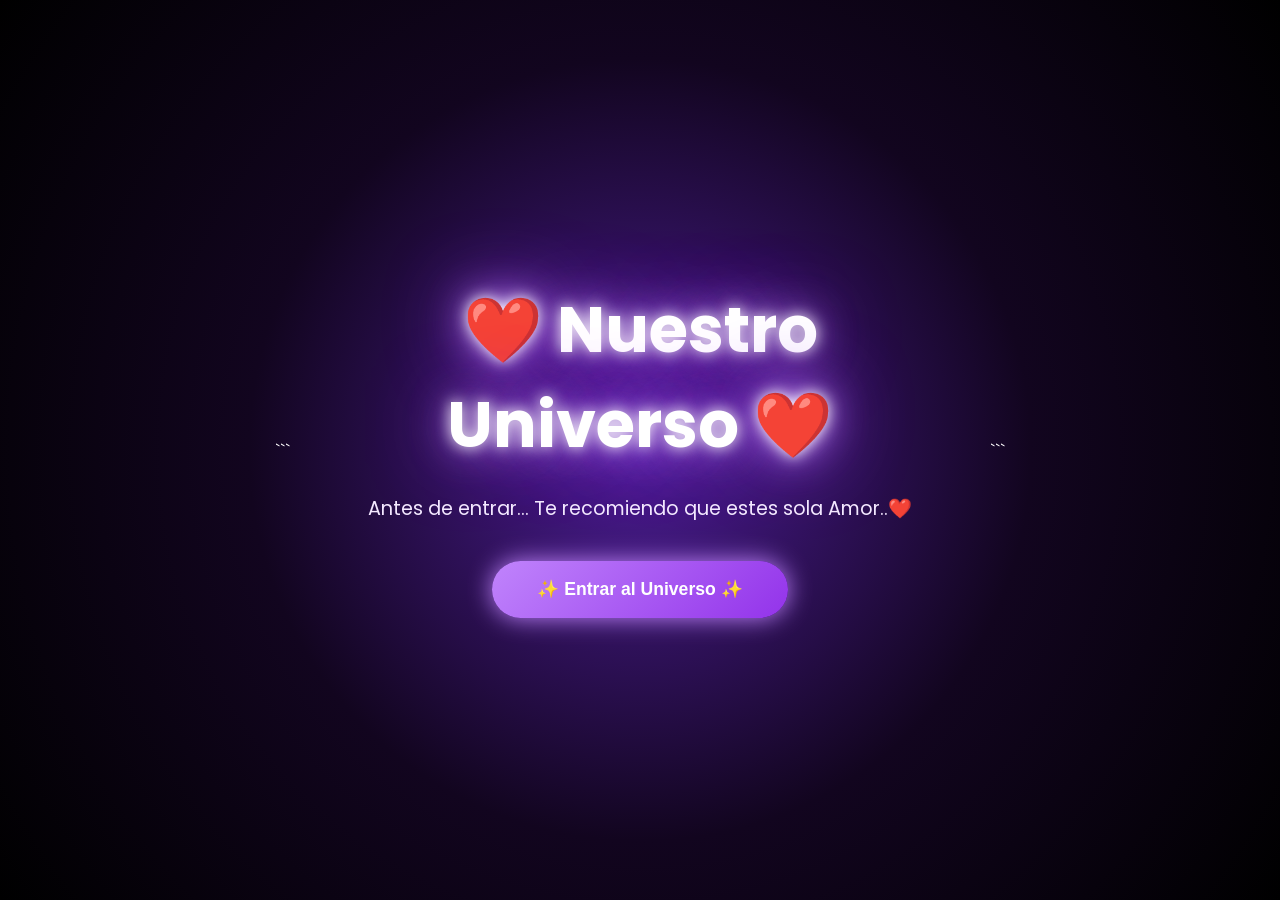
==== index.html @ af17c27d "Add files via upload" ====
<!DOCTYPE html>

<html lang="es">

<head>

<meta charset="UTF-8">
<meta name="viewport" content="width=device-width, initial-scale=1.0">

<title>Nuestro Universo ❤️</title>

<link rel="preconnect" href="https://fonts.googleapis.com">
<link href="https://fonts.googleapis.com/css2?family=Poppins:wght@300;400;500;600;700&display=swap" rel="stylesheet">

<link rel="stylesheet" href="style.css">

</head>

<body>
<!-- PANTALLA DE BIENVENIDA -->

<div id="welcome">

```
<div class="welcome-content">

    <h1>❤️ Nuestro Universo ❤️</h1>

    <p>

        Antes de entrar...

        Te recomiendo que estes sola Amor..❤️
    </p>

    <button id="startBtn">

        ✨ Entrar al Universo ✨

    </button>

</div>
```

</div>

<!-- Fondo Galaxia -->

<div id="galaxy-container">

```
<canvas id="galaxy"></canvas>
```

</div>

<!-- Contenido Principal -->

<div class="universe">

```
<!-- Encabezado -->
<div class="hero">

    <h1>Tú y Yo 💜</h1>

    <p class="date">
        Desde el 04 de Junio de 2026
    </p>

</div>

<!-- Foto Central -->
<div class="center-system">

    <div class="glow-ring"></div>

    <div class="photo-container">

        <img
            src="amor.jpeg"
            alt="Nosotros"
            class="photo">

    </div>

    <h2></h2>

    <p class="subtitle">
        Una semana juntos
    </p>

</div>

<!-- Recuerdos -->
<div class="memories">

    <div class="memory memory-1">
        ❤️ Todo comenzó con un simple mensaje.
    </div>

    <div class="memory memory-2">
        🌙 Las noches se volvieron especiales contigo.
    </div>

    <div class="memory memory-4">
        🌹 Mi lugar favorito siempre será contigo.
    </div>

    <div class="memory memory-5">
        💫 Los mejores recuerdos apenas comienzan.
    </div>

    <div class="memory memory-6">
        💖 Gracias por existir en mi universo.
    </div>

</div>

<!-- Contador -->
<div class="counter">

    <span id="days">0</span>

    <p>Días construyendo nuestro universo ❤️</p>

</div>

<!-- Mensaje -->
<div class="love-message">

    <p>

        Desde el 04 de junio de 2026,
        cada día contigo se convirtió en mi lugar favorito.

        Cada estrella representa un recuerdo,
        cada órbita una emoción
        y cada instante contigo una razón para sonreír.

        Te amo ❤️

    </p>

</div>

<!-- Música -->
<div class="music-player">

    <audio id="music" loop>
    <source src="amor.mp3" type="audio/mpeg">
</audio>

</div>
```

</div>

<script src="script.js"></script>

</body>


</html>
---- style.css ----
/* ===================================
RESET
=================================== */

*{
margin:0;
padding:0;
box-sizing:border-box;
}

html,
body{
width:100%;
height:100%;
overflow:hidden;
font-family:'Poppins',sans-serif;
}

/* ===================================
FONDO
=================================== */

body{

background:
radial-gradient(circle at center,
#4c1d95 0%,
#12051f 25%,
#06010d 55%,
#000000 100%);

color:white;

}

/* ===================================
CANVAS GALAXIA
=================================== */

#galaxy-container{

position:fixed;
inset:0;
z-index:-10;

}

#galaxy{

width:100%;
height:100%;
display:block;


}

/* ===================================
CONTENEDOR PRINCIPAL
=================================== */

.universe{

position:relative;
width:100%;
height:100vh;

display:flex;
flex-direction:column;
align-items:center;

}

/* ===================================
TITULO
=================================== */

.hero{


text-align:center;
margin-top:40px;

z-index:50;

}

.hero h1{

font-size:4rem;
font-weight:700;

text-shadow:
0 0 10px #ffffff,
0 0 25px #c084fc,
0 0 50px #9333ea;

}

.date{

margin-top:15px;

font-size:1.2rem;

color:#e9d5ff;

letter-spacing:1px;

}

/* ===================================
FOTO CENTRAL
=================================== */

.center-system{

position:absolute;

top:50%;
left:50%;

transform:translate(-50%,-50%);

text-align:center;

}

/* ===================================
GLOW
=================================== */

.glow-ring{

position:absolute;

width:450px;
height:450px;

border-radius:50%;

left:50%;
top:50%;

transform:
translate(-50%,-50%);

background:
radial-gradient(circle,
rgba(192,132,252,.65),
rgba(147,51,234,.25),
transparent 70%);

filter:blur(30px);

animation:
pulse 5s ease-in-out infinite;

}

/* ===================================
FOTO
=================================== */

.photo-container{

position:relative;

z-index:10;

}

.photo{

width:260px;
height:260px;

border-radius:50%;

object-fit:cover;

border:5px solid #f3e8ff;

box-shadow:

0 0 20px white,

0 0 50px #d8b4fe,

0 0 100px #c084fc,

0 0 180px #9333ea;


}

/* ===================================
NOMBRE
=================================== */

.center-system h2{

margin-top:25px;

font-size:3rem;

font-weight:700;

text-shadow:
0 0 20px #c084fc;

}

.subtitle{

margin-top:10px;

color:#f5d0fe;

font-size:1.2rem;
}

/* ===================================
RECUERDOS
=================================== */

.memory{

position:absolute;

max-width:240px;

padding:12px 18px;

border-radius:20px;

backdrop-filter:blur(10px);

background:
rgba(255,255,255,.05);

border:
1px solid rgba(255,255,255,.08);

color:#f3e8ff;

box-shadow:
0 0 20px rgba(192,132,252,.2);

transition:.4s;

}

.memory:hover{

transform:scale(1.08);

box-shadow:
0 0 30px rgba(192,132,252,.8);

}

.memory-1{

top:18%;
left:18%;

}

.memory-2{

top:25%;
right:18%;

}

.memory-3{

bottom:28%;
left:15%;

}

.memory-4{

bottom:20%;
right:15%;

}

.memory-5{

top:50%;
left:8%;

}

.memory-6{

top:55%;
right:8%;

}

/* ===================================
CONTADOR
=================================== */

.counter{

position:absolute;

bottom:180px;

text-align:center;

}

#days{


font-size:4rem;

font-weight:700;

color:#d8b4fe;

text-shadow:
0 0 20px #c084fc;


}

.counter p{


color:#f5d0fe;


}

/* ===================================
MENSAJE
=================================== */

.love-message{


position:absolute;

bottom:90px;

width:900px;

text-align:center;

line-height:2;

color:#f8f5ff;

font-size:1.05rem;

}

/* ===================================
AUDIO
=================================== */

.music-player{

position:absolute;

bottom:25px;

}

.music-player audio{


width:400px;

opacity:.85;


}

/* ===================================
ANIMACIONES
=================================== */

@keyframes pulse{


0%{

    transform:
    translate(-50%,-50%)
    scale(1);
}

50%{

    transform:
    translate(-50%,-50%)
    scale(1.08);
}

100%{

    transform:
    translate(-50%,-50%)
    scale(1);
}

}

/* ===================================
RESPONSIVE
=================================== */
@media (max-width:768px){

    .hero{
        margin-top:20px;
        padding:0 20px;
    }

    .hero h1{
        font-size:2rem;
    }

    .date{
        font-size:0.95rem;
    }

    .photo{
        width:170px;
        height:170px;
    }

    .glow-ring{
        width:280px;
        height:280px;
    }

    .center-system h2{
        font-size:1.6rem;
    }

    .subtitle{
        font-size:0.9rem;
    }

    .memory{
        display:none;
    }

    .counter{
        bottom:140px;
    }

    #days{
        font-size:2.5rem;
    }

    .love-message{

        width:90%;

        left:50%;

        transform:translateX(-50%);

        bottom:70px;

        font-size:0.9rem;

        line-height:1.7;
    }

    .music-player{

        width:100%;

        display:flex;

        justify-content:center;
    }

    .music-player audio{
        width:90%;
    }

    .welcome-content{
        width:90%;
    }

    .welcome-content h1{
        font-size:2.2rem;
    }

    .welcome-content p{
        font-size:1rem;
    }

    #startBtn{
        width:100%;
        max-width:300px;
    }

}
.memory{
    display:none;
}
#welcome{

position:fixed;
inset:0;

background:
radial-gradient(
    circle,
    #4c1d95,
    #12051f,
    #000
);

z-index:99999;

display:flex;
justify-content:center;
align-items:center;

text-align:center;

transition:1.5s;

}

.welcome-content{

max-width:700px;
padding:40px;

}

.welcome-content h1{

font-size:4rem;

margin-bottom:20px;

color:white;

text-shadow:
0 0 15px white,
0 0 40px #c084fc,
0 0 80px #9333ea;

}

.welcome-content p{

color:#f3e8ff;

font-size:1.2rem;

line-height:1.8;

margin-bottom:35px;

}

#startBtn{

border:none;

padding:18px 45px;

border-radius:50px;

cursor:pointer;

font-size:1.1rem;

font-weight:600;

color:white;

background:
linear-gradient(
    135deg,
    #c084fc,
    #9333ea
);

box-shadow:
0 0 25px #c084fc;

transition:.4s;

}

#startBtn:hover{

transform:scale(1.08);

box-shadow:
0 0 40px #c084fc,
0 0 80px #9333ea;

}

.fade-out{

opacity:0;

pointer-events:none;

}
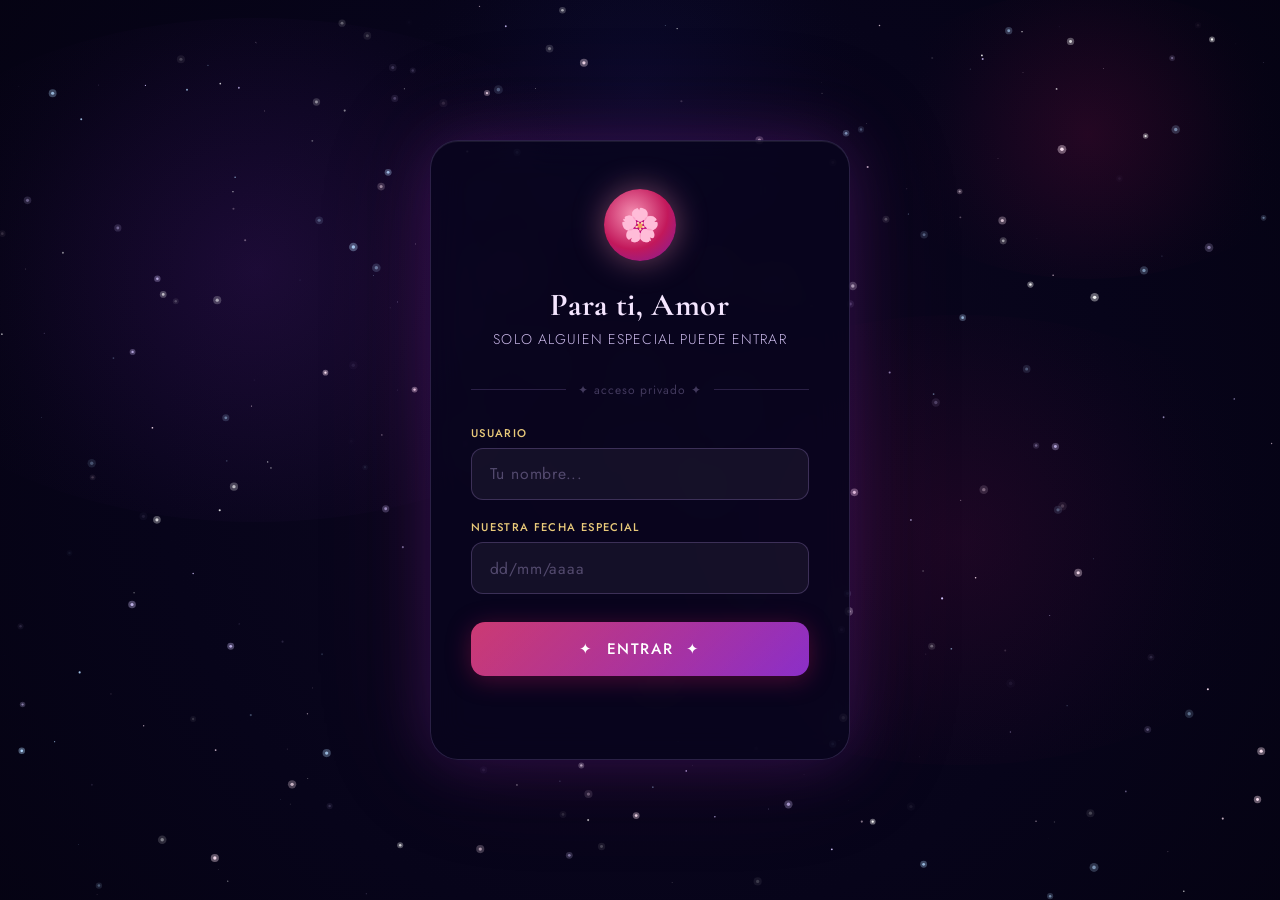
==== commit d2a97987: "Rename guadalupe.html to index.html" ====
--- a/index.html
+++ b/index.html
@@ -1,164 +1,865 @@
-<!DOCTYPE html>
-
-<html lang="es">
-
-<head>
-
-<meta charset="UTF-8">
-<meta name="viewport" content="width=device-width, initial-scale=1.0">
-
-<title>Nuestro Universo ❤️</title>
-
-<link rel="preconnect" href="https://fonts.googleapis.com">
-<link href="https://fonts.googleapis.com/css2?family=Poppins:wght@300;400;500;600;700&display=swap" rel="stylesheet">
-
-<link rel="stylesheet" href="style.css">
-
-</head>
-
-<body>
-<!-- PANTALLA DE BIENVENIDA -->
-
-<div id="welcome">
-
-```
-<div class="welcome-content">
-
-    <h1>❤️ Nuestro Universo ❤️</h1>
-
-    <p>
-
-        Antes de entrar...
-
-        Te recomiendo que estes sola Amor..❤️
-    </p>
-
-    <button id="startBtn">
-
-        ✨ Entrar al Universo ✨
-
-    </button>
-
-</div>
-```
-
-</div>
-
-<!-- Fondo Galaxia -->
-
-<div id="galaxy-container">
-
-```
-<canvas id="galaxy"></canvas>
-```
-
-</div>
-
-<!-- Contenido Principal -->
-
-<div class="universe">
-
-```
-<!-- Encabezado -->
-<div class="hero">
-
-    <h1>Tú y Yo 💜</h1>
-
-    <p class="date">
-        Desde el 04 de Junio de 2026
-    </p>
-
-</div>
-
-<!-- Foto Central -->
-<div class="center-system">
-
-    <div class="glow-ring"></div>
-
-    <div class="photo-container">
-
-        <img
-            src="amor.jpeg"
-            alt="Nosotros"
-            class="photo">
-
-    </div>
-
-    <h2></h2>
-
-    <p class="subtitle">
-        Una semana juntos
-    </p>
-
-</div>
-
-<!-- Recuerdos -->
-<div class="memories">
-
-    <div class="memory memory-1">
-        ❤️ Todo comenzó con un simple mensaje.
-    </div>
-
-    <div class="memory memory-2">
-        🌙 Las noches se volvieron especiales contigo.
-    </div>
-
-    <div class="memory memory-4">
-        🌹 Mi lugar favorito siempre será contigo.
-    </div>
-
-    <div class="memory memory-5">
-        💫 Los mejores recuerdos apenas comienzan.
-    </div>
-
-    <div class="memory memory-6">
-        💖 Gracias por existir en mi universo.
-    </div>
-
-</div>
-
-<!-- Contador -->
-<div class="counter">
-
-    <span id="days">0</span>
-
-    <p>Días construyendo nuestro universo ❤️</p>
-
-</div>
-
-<!-- Mensaje -->
-<div class="love-message">
-
-    <p>
-
-        Desde el 04 de junio de 2026,
-        cada día contigo se convirtió en mi lugar favorito.
-
-        Cada estrella representa un recuerdo,
-        cada órbita una emoción
-        y cada instante contigo una razón para sonreír.
-
-        Te amo ❤️
-
-    </p>
-
-</div>
-
-<!-- Música -->
-<div class="music-player">
-
-    <audio id="music" loop>
-    <source src="amor.mp3" type="audio/mpeg">
-</audio>
-
-</div>
-```
-
-</div>
-
-<script src="script.js"></script>
-
-</body>
-
-
-</html>
+<!DOCTYPE html>
+<html lang="es">
+<head>
+<meta charset="UTF-8">
+<meta name="viewport" content="width=device-width, initial-scale=1.0">
+<title>Para Guadalupe 🌸</title>
+<link href="https://fonts.googleapis.com/css2?family=Cormorant+Garamond:ital,wght@0,400;0,600;0,700;1,400;1,600&family=Jost:wght@300;400;500&display=swap" rel="stylesheet">
+<style>
+*, *::before, *::after { margin: 0; padding: 0; box-sizing: border-box; }
+
+:root {
+  --galaxy-dark: #04020f;
+  --galaxy-mid: #0d0820;
+  --nebula-pink: #8b2fc9;
+  --nebula-blue: #1a237e;
+  --nebula-rose: #880e4f;
+  --star-white: #ffffff;
+  --gold: #c9a84c;
+  --gold-light: #e8c97a;
+  --text-main: #f5e6ff;
+  --text-soft: #c9b8e8;
+  --card-bg: rgba(255,255,255,0.04);
+  --card-border: rgba(200,160,255,0.18);
+  --pink-accent: #f48fb1;
+  --pink-bright: #e91e8c;
+}
+
+html, body {
+  min-height: 100%;
+  font-family: 'Jost', sans-serif;
+  background: var(--galaxy-dark);
+  color: var(--text-main);
+  overflow-x: hidden;
+}
+
+/* ─── GALAXY CANVAS ─── */
+#galaxy-canvas {
+  position: fixed;
+  inset: 0;
+  z-index: 0;
+  pointer-events: none;
+}
+
+/* ─── PAGES ─── */
+.page {
+  position: relative;
+  z-index: 1;
+  min-height: 100vh;
+  display: flex;
+  align-items: center;
+  justify-content: center;
+  padding: 2rem 1rem;
+}
+
+#surprise-page { display: none; flex-direction: column; min-height: auto; padding: 3rem 1rem 4rem; }
+
+/* ─── LOGIN CARD ─── */
+.login-card {
+  background: rgba(8, 4, 30, 0.75);
+  border: 1px solid var(--card-border);
+  border-radius: 28px;
+  padding: 3rem 2.5rem;
+  max-width: 420px;
+  width: 100%;
+  text-align: center;
+  backdrop-filter: blur(18px);
+  box-shadow: 0 0 60px rgba(139,47,201,0.25), 0 0 120px rgba(136,14,79,0.15), inset 0 1px 0 rgba(255,255,255,0.08);
+  animation: cardIn 0.8s cubic-bezier(0.16,1,0.3,1) both;
+}
+
+@keyframes cardIn {
+  from { opacity:0; transform: translateY(30px) scale(0.96); }
+  to   { opacity:1; transform: translateY(0) scale(1); }
+}
+
+.login-emblem {
+  width: 72px; height: 72px;
+  border-radius: 50%;
+  background: radial-gradient(circle at 40% 35%, #f48fb1, #c2185b 55%, #7b1fa2);
+  display: flex; align-items: center; justify-content: center;
+  font-size: 2rem;
+  margin: 0 auto 1.5rem;
+  box-shadow: 0 0 32px rgba(244,143,177,0.45);
+  animation: pulse 3s ease-in-out infinite;
+}
+@keyframes pulse {
+  0%,100% { box-shadow: 0 0 32px rgba(244,143,177,0.45); }
+  50%      { box-shadow: 0 0 48px rgba(244,143,177,0.75); }
+}
+
+.login-title {
+  font-family: 'Cormorant Garamond', serif;
+  font-size: 2rem;
+  font-weight: 700;
+  color: var(--text-main);
+  letter-spacing: 0.02em;
+  margin-bottom: 0.3rem;
+}
+.login-subtitle {
+  font-size: 0.88rem;
+  color: var(--text-soft);
+  font-weight: 300;
+  letter-spacing: 0.08em;
+  text-transform: uppercase;
+  margin-bottom: 2rem;
+}
+
+.field-wrap { text-align: left; margin-bottom: 1.2rem; }
+.field-label {
+  display: block;
+  font-size: 0.7rem;
+  font-weight: 500;
+  letter-spacing: 0.12em;
+  text-transform: uppercase;
+  color: var(--gold-light);
+  margin-bottom: 0.45rem;
+}
+.field-input {
+  width: 100%;
+  padding: 0.85rem 1.1rem;
+  background: rgba(255,255,255,0.05);
+  border: 1px solid rgba(200,160,255,0.22);
+  border-radius: 12px;
+  font-size: 0.98rem;
+  font-family: 'Jost', sans-serif;
+  color: var(--text-main);
+  outline: none;
+  transition: border-color 0.25s, background 0.25s, box-shadow 0.25s;
+  letter-spacing: 0.05em;
+}
+.field-input::placeholder { color: rgba(200,180,240,0.35); }
+.field-input:focus {
+  border-color: rgba(244,143,177,0.6);
+  background: rgba(255,255,255,0.08);
+  box-shadow: 0 0 0 3px rgba(244,143,177,0.12);
+}
+
+.login-btn {
+  width: 100%;
+  margin-top: 0.5rem;
+  padding: 1rem;
+  background: linear-gradient(135deg, #c2185b 0%, #8b2fc9 100%);
+  color: white;
+  border: none;
+  border-radius: 14px;
+  font-family: 'Jost', sans-serif;
+  font-size: 0.95rem;
+  font-weight: 500;
+  letter-spacing: 0.1em;
+  text-transform: uppercase;
+  cursor: pointer;
+  transition: opacity 0.2s, transform 0.15s, box-shadow 0.2s;
+  box-shadow: 0 4px 24px rgba(194,24,91,0.35);
+  position: relative; overflow: hidden;
+}
+.login-btn::after {
+  content: '';
+  position: absolute; inset: 0;
+  background: linear-gradient(135deg, rgba(255,255,255,0.15), transparent);
+  border-radius: 14px;
+}
+.login-btn:hover { opacity: 0.9; box-shadow: 0 6px 32px rgba(194,24,91,0.5); }
+.login-btn:active { transform: scale(0.98); }
+
+.error-msg {
+  min-height: 1.3rem;
+  margin-top: 0.9rem;
+  font-size: 0.83rem;
+  color: #f48fb1;
+  font-style: italic;
+  letter-spacing: 0.03em;
+}
+
+/* divider */
+.divider {
+  display: flex; align-items: center; gap: 0.75rem;
+  margin: 1.6rem 0;
+  color: rgba(200,180,240,0.3);
+  font-size: 0.75rem; letter-spacing: 0.08em;
+}
+.divider::before, .divider::after {
+  content: ''; flex: 1;
+  height: 1px; background: rgba(200,160,255,0.18);
+}
+
+/* ─── SURPRISE PAGE ─── */
+.surprise-header {
+  text-align: center;
+  padding: 1rem 0 0.5rem;
+  animation: fadeUp 0.9s ease both;
+}
+.surprise-eyebrow {
+  font-size: 0.75rem;
+  letter-spacing: 0.2em;
+  text-transform: uppercase;
+  color: var(--gold);
+  margin-bottom: 0.6rem;
+}
+.surprise-title {
+  font-family: 'Cormorant Garamond', serif;
+  font-size: clamp(2rem, 5vw, 3.2rem);
+  font-weight: 700;
+  color: var(--text-main);
+  line-height: 1.15;
+  margin-bottom: 0.5rem;
+}
+.surprise-sub {
+  font-size: 0.95rem;
+  color: var(--text-soft);
+  font-weight: 300;
+  letter-spacing: 0.04em;
+}
+
+@keyframes fadeUp {
+  from { opacity:0; transform: translateY(24px); }
+  to   { opacity:1; transform: translateY(0); }
+}
+
+/* ─── FLOWERS GRID ─── */
+.flowers-grid {
+  display: flex;
+  gap: 1.25rem;
+  justify-content: center;
+  flex-wrap: wrap;
+  margin: 2.5rem auto;
+  max-width: 860px;
+  width: 100%;
+}
+
+.flower-card {
+  background: rgba(8, 4, 30, 0.65);
+  border: 1px solid var(--card-border);
+  border-radius: 22px;
+  padding: 1.8rem 1.2rem 1.4rem;
+  flex: 1; min-width: 190px; max-width: 240px;
+  text-align: center;
+  backdrop-filter: blur(14px);
+  box-shadow: 0 0 40px rgba(139,47,201,0.12), inset 0 1px 0 rgba(255,255,255,0.06);
+  animation: fadeUp 0.9s ease both;
+  transition: transform 0.3s, box-shadow 0.3s;
+}
+.flower-card:hover {
+  transform: translateY(-6px);
+  box-shadow: 0 0 60px rgba(244,143,177,0.22), 0 0 120px rgba(139,47,201,0.15);
+}
+.flower-card:nth-child(2) { animation-delay: 0.15s; }
+.flower-card:nth-child(3) { animation-delay: 0.3s; }
+
+.flower-stage {
+  width: 100%;
+  height: 160px;
+  display: block;
+  overflow: visible;
+}
+
+.flower-name {
+  font-family: 'Cormorant Garamond', serif;
+  font-size: 1.3rem;
+  font-weight: 600;
+  color: var(--text-main);
+  margin-top: 0.6rem;
+  margin-bottom: 0.25rem;
+}
+.flower-meaning {
+  font-size: 0.8rem;
+  color: var(--text-soft);
+  font-weight: 300;
+  letter-spacing: 0.04em;
+  font-style: italic;
+  line-height: 1.5;
+}
+
+/* ─── LETTER ─── */
+.letter-wrap {
+  max-width: 640px;
+  margin: 0.5rem auto 0;
+  width: 100%;
+  animation: fadeUp 1s 0.35s ease both;
+}
+.letter-card {
+  background: rgba(8, 4, 30, 0.70);
+  border: 1px solid var(--card-border);
+  border-radius: 24px;
+  padding: 2.8rem 2.5rem;
+  backdrop-filter: blur(18px);
+  box-shadow: 0 0 60px rgba(139,47,201,0.18), inset 0 1px 0 rgba(255,255,255,0.07);
+  position: relative;
+}
+.letter-card::before {
+  content: '';
+  position: absolute; top: 0; left: 0; right: 0; height: 1px;
+  background: linear-gradient(90deg, transparent, rgba(244,143,177,0.5), transparent);
+  border-radius: 24px 24px 0 0;
+}
+
+.letter-top-deco {
+  display: flex; align-items: center; gap: 0.75rem;
+  margin-bottom: 1.8rem;
+}
+.letter-top-deco-line {
+  flex: 1; height: 1px;
+  background: linear-gradient(90deg, transparent, rgba(200,160,255,0.3));
+}
+.letter-top-deco-line.right {
+  background: linear-gradient(90deg, rgba(200,160,255,0.3), transparent);
+}
+.letter-deco-icon {
+  color: var(--gold);
+  font-size: 1.1rem;
+}
+
+.letter-greeting {
+  font-family: 'Cormorant Garamond', serif;
+  font-size: 1.45rem;
+  font-weight: 600;
+  font-style: italic;
+  color: var(--pink-accent);
+  margin-bottom: 1.4rem;
+}
+.letter-body {
+  font-size: 0.97rem;
+  color: var(--text-soft);
+  line-height: 2;
+  font-weight: 300;
+}
+.letter-body p { margin-bottom: 1.1rem; }
+.letter-body strong { color: var(--text-main); font-weight: 500; }
+
+.letter-signature {
+  margin-top: 1.8rem;
+  text-align: right;
+  font-family: 'Cormorant Garamond', serif;
+  font-size: 1.2rem;
+  font-style: italic;
+  color: var(--gold-light);
+}
+
+/* ─── PHOTO SECTION ─── */
+.photo-wrap {
+  max-width: 640px;
+  margin: 2rem auto 0;
+  width: 100%;
+  animation: fadeUp 0.9s 0.1s ease both;
+}
+.photo-card {
+  background: rgba(8, 4, 30, 0.70);
+  border: 1px solid var(--card-border);
+  border-radius: 24px;
+  padding: 1.6rem;
+  backdrop-filter: blur(18px);
+  box-shadow: 0 0 60px rgba(139,47,201,0.18), inset 0 1px 0 rgba(255,255,255,0.07);
+  text-align: center;
+  position: relative;
+  overflow: hidden;
+}
+.photo-card::before {
+  content: '';
+  position: absolute; top: 0; left: 0; right: 0; height: 1px;
+  background: linear-gradient(90deg, transparent, rgba(244,143,177,0.5), transparent);
+}
+.photo-label {
+  font-size: 0.7rem;
+  letter-spacing: 0.18em;
+  text-transform: uppercase;
+  color: var(--gold);
+  margin-bottom: 1.1rem;
+  display: flex; align-items: center; gap: 0.6rem; justify-content: center;
+}
+.photo-label::before, .photo-label::after {
+  content: ''; flex: 1; max-width: 60px;
+  height: 1px; background: rgba(200,160,255,0.25);
+}
+.photo-img {
+  width: 100%;
+  max-width: 420px;
+  max-height: 380px;
+  object-fit: cover;
+  border-radius: 16px;
+  border: 1px solid rgba(244,143,177,0.25);
+  box-shadow: 0 0 40px rgba(244,143,177,0.18), 0 0 80px rgba(139,47,201,0.12);
+  display: block;
+  margin: 0 auto;
+  transition: transform 0.4s ease, box-shadow 0.4s ease;
+}
+.photo-img:hover {
+  transform: scale(1.02);
+  box-shadow: 0 0 60px rgba(244,143,177,0.32), 0 0 100px rgba(139,47,201,0.2);
+}
+.photo-caption {
+  margin-top: 1rem;
+  font-family: 'Cormorant Garamond', serif;
+  font-size: 1rem;
+  font-style: italic;
+  color: var(--text-soft);
+  letter-spacing: 0.03em;
+}
+
+/* ─── MUSIC PLAYER ─── */
+.music-player {
+  position: fixed;
+  bottom: 1.5rem;
+  right: 1.5rem;
+  z-index: 100;
+  display: none;
+}
+.music-btn {
+  width: 56px; height: 56px;
+  border-radius: 50%;
+  background: linear-gradient(135deg, #c2185b, #8b2fc9);
+  border: 1px solid rgba(244,143,177,0.35);
+  color: white;
+  font-size: 1.4rem;
+  cursor: pointer;
+  display: flex; align-items: center; justify-content: center;
+  box-shadow: 0 0 24px rgba(194,24,91,0.45), 0 0 48px rgba(139,47,201,0.25);
+  transition: transform 0.2s, box-shadow 0.2s;
+  animation: pulse 3s ease-in-out infinite;
+  position: relative;
+}
+.music-btn:hover { transform: scale(1.1); box-shadow: 0 0 36px rgba(194,24,91,0.65); }
+.music-btn:active { transform: scale(0.95); }
+
+.music-tooltip {
+  position: absolute;
+  bottom: 64px; right: 0;
+  background: rgba(8,4,30,0.92);
+  border: 1px solid var(--card-border);
+  border-radius: 14px;
+  padding: 0.6rem 1rem;
+  font-size: 0.78rem;
+  color: var(--text-soft);
+  white-space: nowrap;
+  backdrop-filter: blur(12px);
+  pointer-events: none;
+  opacity: 0;
+  transform: translateY(6px);
+  transition: opacity 0.25s, transform 0.25s;
+}
+.music-player:hover .music-tooltip { opacity: 1; transform: translateY(0); }
+
+.music-wave {
+  display: flex; align-items: center; gap: 3px;
+  position: absolute; bottom: -2px; left: 50%; transform: translateX(-50%);
+}
+.music-wave span {
+  display: block; width: 3px; border-radius: 2px;
+  background: rgba(255,255,255,0.7);
+  animation: wave 1s ease-in-out infinite;
+}
+.music-wave span:nth-child(1) { height: 6px; animation-delay: 0s; }
+.music-wave span:nth-child(2) { height: 10px; animation-delay: 0.15s; }
+.music-wave span:nth-child(3) { height: 7px; animation-delay: 0.3s; }
+@keyframes wave {
+  0%,100% { transform: scaleY(0.5); opacity: 0.5; }
+  50%      { transform: scaleY(1.4); opacity: 1; }
+}
+.music-wave.paused span { animation-play-state: paused; }
+
+/* ─── PETALS FALL ─── */
+.petal-fall {
+  position: fixed;
+  top: -40px;
+  font-size: 1.3rem;
+  z-index: 999;
+  pointer-events: none;
+  animation: petalFall linear forwards;
+}
+@keyframes petalFall {
+  to { transform: translateY(110vh) rotate(720deg); opacity: 0; }
+}
+
+/* ─── RESPONSIVE ─── */
+@media (max-width: 520px) {
+  .login-card { padding: 2rem 1.4rem; }
+  .letter-card { padding: 2rem 1.4rem; }
+  .flowers-grid { gap: 0.9rem; }
+  .flower-card { min-width: 150px; }
+}
+</style>
+</head>
+<body>
+
+<canvas id="galaxy-canvas"></canvas>
+
+<!-- ══════════ LOGIN ══════════ -->
+<div class="page" id="login-page">
+  <div class="login-card">
+    <div class="login-emblem">🌸</div>
+    <h1 class="login-title">Para ti, Amor</h1>
+    <p class="login-subtitle">Solo alguien especial puede entrar</p>
+
+    <div class="divider">✦ acceso privado ✦</div>
+
+    <div class="field-wrap">
+      <label class="field-label" for="user-input">Usuario</label>
+      <input class="field-input" id="user-input" type="text" placeholder="Tu nombre..." autocomplete="off" spellcheck="false"/>
+    </div>
+
+    <div class="field-wrap">
+      <label class="field-label" for="date-input">Nuestra fecha especial</label>
+      <input class="field-input" id="date-input" type="text" placeholder="dd/mm/aaaa" maxlength="10" autocomplete="off"/>
+    </div>
+
+    <button class="login-btn" onclick="tryLogin()">✦ &nbsp;Entrar &nbsp;✦</button>
+    <p class="error-msg" id="error-msg"></p>
+  </div>
+</div>
+
+<!-- ══════════ SORPRESA ══════════ -->
+<div class="page" id="surprise-page">
+
+  <div class="surprise-header">
+    <p class="surprise-eyebrow">✦ &nbsp; solo para ti &nbsp; ✦</p>
+    <h2 class="surprise-title">Para ti Amor,<br>con todo mi corazón</h2>
+    <p class="surprise-sub">Estas flores son tan únicas como tú</p>
+  </div>
+
+  <div class="flowers-grid">
+
+    <!-- Margarita -->
+    <div class="flower-card">
+      <svg class="flower-stage" viewBox="0 0 120 160" xmlns="http://www.w3.org/2000/svg">
+        <g id="margarita" style="transform-origin:60px 155px; transform:scaleY(0)">
+          <!-- tallo -->
+          <line x1="60" y1="155" x2="60" y2="95" stroke="#4caf81" stroke-width="3.5" stroke-linecap="round"/>
+          <path d="M60 135 Q46 128 43 118" fill="none" stroke="#4caf81" stroke-width="2.5" stroke-linecap="round"/>
+          <ellipse cx="38" cy="115" rx="12" ry="6.5" fill="#66bb6a" transform="rotate(-28 38 115)"/>
+          <!-- pétalos -->
+          <g transform="translate(60,66)">
+            <ellipse cx="0" cy="-29" rx="7.5" ry="17" fill="#fff" stroke="#e0dde8" stroke-width="0.8" opacity="0.95"/>
+            <ellipse cx="0" cy="-29" rx="7.5" ry="17" fill="#fff" stroke="#e0dde8" stroke-width="0.8" opacity="0.95" transform="rotate(45)"/>
+            <ellipse cx="0" cy="-29" rx="7.5" ry="17" fill="#fff" stroke="#e0dde8" stroke-width="0.8" opacity="0.95" transform="rotate(90)"/>
+            <ellipse cx="0" cy="-29" rx="7.5" ry="17" fill="#fff" stroke="#e0dde8" stroke-width="0.8" opacity="0.95" transform="rotate(135)"/>
+            <ellipse cx="0" cy="-29" rx="7.5" ry="17" fill="#fff" stroke="#e0dde8" stroke-width="0.8" opacity="0.95" transform="rotate(180)"/>
+            <ellipse cx="0" cy="-29" rx="7.5" ry="17" fill="#fff" stroke="#e0dde8" stroke-width="0.8" opacity="0.95" transform="rotate(225)"/>
+            <ellipse cx="0" cy="-29" rx="7.5" ry="17" fill="#fff" stroke="#e0dde8" stroke-width="0.8" opacity="0.95" transform="rotate(270)"/>
+            <ellipse cx="0" cy="-29" rx="7.5" ry="17" fill="#fff" stroke="#e0dde8" stroke-width="0.8" opacity="0.95" transform="rotate(315)"/>
+            <!-- centro -->
+            <circle cx="0" cy="0" r="14" fill="#f9c22e"/>
+            <circle cx="0" cy="0" r="11" fill="#f5a623"/>
+            <circle cx="-3.5" cy="-3.5" r="2" fill="#c97a10"/>
+            <circle cx="3.5" cy="-3.5" r="2" fill="#c97a10"/>
+            <circle cx="0" cy="4" r="2" fill="#c97a10"/>
+            <circle cx="-4" cy="2" r="1.4" fill="#e08c15"/>
+            <circle cx="4" cy="2" r="1.4" fill="#e08c15"/>
+          </g>
+        </g>
+      </svg>
+      <p class="flower-name">Margarita</p>
+      <p class="flower-meaning">Inocencia y amor verdadero</p>
+    </div>
+
+    <!-- Tulipán -->
+    <div class="flower-card">
+      <svg class="flower-stage" viewBox="0 0 120 160" xmlns="http://www.w3.org/2000/svg">
+        <g id="tulipan" style="transform-origin:60px 155px; transform:scaleY(0)">
+          <!-- tallo -->
+          <path d="M60 155 Q57 120 60 85" fill="none" stroke="#4caf81" stroke-width="3.5" stroke-linecap="round"/>
+          <path d="M60 130 Q45 122 41 110" fill="none" stroke="#4caf81" stroke-width="2.5" stroke-linecap="round"/>
+          <ellipse cx="36" cy="107" rx="13" ry="6.5" fill="#66bb6a" transform="rotate(-22 36 107)"/>
+          <path d="M60 118 Q75 110 79 99" fill="none" stroke="#4caf81" stroke-width="2" stroke-linecap="round"/>
+          <ellipse cx="83" cy="96" rx="10" ry="5.5" fill="#66bb6a" transform="rotate(18 83 96)"/>
+          <!-- corola tulipán -->
+          <path d="M60 84 Q44 73 44 54 Q44 36 60 28 Q76 36 76 54 Q76 73 60 84Z" fill="#e91e8c"/>
+          <!-- pétalos laterales exteriores -->
+          <path d="M55 82 Q38 75 36 55 Q36 38 48 34" fill="#f06292" opacity="0.82"/>
+          <path d="M65 82 Q82 75 84 55 Q84 38 72 34" fill="#f06292" opacity="0.82"/>
+          <!-- venas internas -->
+          <path d="M57 32 Q55 48 57 60" fill="none" stroke="rgba(255,255,255,0.35)" stroke-width="1.8" stroke-linecap="round"/>
+          <path d="M63 32 Q65 48 63 60" fill="none" stroke="rgba(255,255,255,0.2)" stroke-width="1.2" stroke-linecap="round"/>
+          <!-- brillo -->
+          <ellipse cx="52" cy="44" rx="4" ry="8" fill="rgba(255,255,255,0.18)" transform="rotate(-10 52 44)"/>
+        </g>
+      </svg>
+      <p class="flower-name">Tulipán</p>
+      <p class="flower-meaning">Amor perfecto e irrepetible</p>
+    </div>
+
+    <!-- Loto -->
+    <div class="flower-card">
+      <svg class="flower-stage" viewBox="0 0 120 160" xmlns="http://www.w3.org/2000/svg">
+        <g id="loto" style="transform-origin:60px 155px; transform:scaleY(0)">
+          <!-- agua reflejo -->
+          <ellipse cx="60" cy="148" rx="50" ry="10" fill="#1a237e" opacity="0.45"/>
+          <path d="M10 148 Q60 142 110 148" fill="none" stroke="#5c6bc0" stroke-width="1.2" opacity="0.6"/>
+          <!-- tallo -->
+          <line x1="60" y1="148" x2="60" y2="108" stroke="#4caf81" stroke-width="3.5" stroke-linecap="round"/>
+          <!-- hojas acuáticas -->
+          <ellipse cx="32" cy="134" rx="24" ry="11" fill="#388e3c" opacity="0.8" transform="rotate(-15 32 134)"/>
+          <path d="M32 134 Q32 128 38 128" fill="none" stroke="#2e7d32" stroke-width="1" opacity="0.6"/>
+          <ellipse cx="88" cy="134" rx="24" ry="11" fill="#388e3c" opacity="0.8" transform="rotate(15 88 134)"/>
+          <!-- pétalos externos loto -->
+          <path d="M60 108 Q40 104 38 86 Q38 68 56 64" fill="#f48fb1" opacity="0.75"/>
+          <path d="M60 108 Q80 104 82 86 Q82 68 64 64" fill="#f48fb1" opacity="0.75"/>
+          <!-- pétalos medios -->
+          <path d="M60 106 Q42 100 42 82 Q42 64 60 58 Q78 64 78 82 Q78 100 60 106Z" fill="#e91e8c" opacity="0.9"/>
+          <!-- pétalos internos -->
+          <path d="M60 102 Q49 94 50 78 Q54 63 60 60" fill="#f8bbd0" opacity="0.95"/>
+          <path d="M60 102 Q71 94 70 78 Q66 63 60 60" fill="#f8bbd0" opacity="0.95"/>
+          <!-- pétalo central -->
+          <path d="M60 98 Q57 84 60 68 Q63 84 60 98Z" fill="white" opacity="0.55"/>
+          <!-- estambre centro -->
+          <circle cx="60" cy="80" r="11" fill="#f9c22e"/>
+          <circle cx="60" cy="80" r="8" fill="#f5a623"/>
+          <circle cx="60" cy="80" r="4.5" fill="#bf8a1a"/>
+          <!-- puntitos estambre -->
+          <circle cx="56" cy="77" r="1.5" fill="#fff59d" opacity="0.8"/>
+          <circle cx="64" cy="77" r="1.5" fill="#fff59d" opacity="0.8"/>
+          <circle cx="60" cy="85" r="1.5" fill="#fff59d" opacity="0.8"/>
+        </g>
+      </svg>
+      <p class="flower-name">Loto</p>
+      <p class="flower-meaning">Pureza y nuevos comienzos juntos</p>
+    </div>
+
+  </div>
+
+  <!-- FOTO -->
+  <div class="photo-wrap">
+    <div class="photo-card">
+      <p class="photo-label">✦ nosotros ✦</p>
+      <img class="photo-img" src="amor.jpeg" alt="Nuestra foto especial" onerror="this.style.display='none';this.nextElementSibling.style.display='block'"/>
+      <div style="display:none;padding:2rem;color:var(--text-soft);font-style:italic;font-size:0.9rem;">
+        📷 Coloca <strong style="color:var(--gold-light)">amor.jpg</strong> en la misma carpeta que este archivo
+      </div>
+      <p class="photo-caption">Cada momento contigo es mi lugar favorito en el universo</p>
+    </div>
+  </div>
+
+  <!-- CARTA -->
+
+  <div class="letter-wrap">
+    <div class="letter-card">
+      <div class="letter-top-deco">
+        <div class="letter-top-deco-line"></div>
+        <span class="letter-deco-icon">✦ 💌 ✦</span>
+        <div class="letter-top-deco-line right"></div>
+      </div>
+
+      <p class="letter-greeting">Guadalupe, amor mío,</p>
+      <div class="letter-body">
+        <p><strong>Quiero pedirte perdón de corazón</strong> por lo que te dije. Fue un malentendido.</p>
+
+<p><strong>Nunca sería mi intención hacerte sentir así.</strong></p>
+<p><strong>Reconozco que me expresé mal.</strong> A veces me cuesta poner en palabras lo que mi corazón siente. Me duele mucho saber que mis palabras te causaron tristeza o confusión.</p>
+<p>No te pido que olvides. Solo te pido que me des la <strong>oportunidad de demostrarte con acciones</strong>, día a día, lo importante que eres para mí y lo mucho que te valoro.</p>
+
+<p><strong>Quiero agradecerte por cada momento que hemos vivido juntos.</strong> Gracias por tu risa que alegra mis días, por tu paciencia cuando me equivoco, por tu abrazo que me calma, y por <strong>enseñarme lo que es amar de verdad</strong>. Cada día a tu lado me hace ser mejor persona y me recuerda lo afortunado que soy de tenerte.</p>
+
+
+<p>Quiero que conozcas a mi familia porque <strong>sueño con que seas parte de mi vida</strong>, de la forma correcta, con respeto, admiración y amor.</p>
+
+<p><strong>Perdóname, amor.</strong> Te lo pido con toda mi sinceridad.</p>
+      </div>
+      <p class="letter-signature">Con todo mi amor, siempre tuyo 🌸</p>
+    </div>
+  </div>
+
+</div>
+
+<!-- MÚSICA -->
+<audio id="bgMusic" loop>
+  <source src="amor.mp3" type="audio/mpeg">
+</audio>
+
+<div class="music-player" id="musicPlayer">
+  <div class="music-tooltip">Love Story 🎵</div>
+  <button class="music-btn" id="musicBtn" onclick="toggleMusic()" title="Música">
+    <span id="musicIcon">♪</span>
+    <div class="music-wave paused" id="musicWave">
+      <span></span><span></span><span></span>
+    </div>
+  </button>
+</div>
+<script>
+
+
+/* ══════════ GALAXY CANVAS ══════════ */
+(function(){
+  const canvas = document.getElementById('galaxy-canvas');
+  const ctx = canvas.getContext('2d');
+  let W, H, stars = [], nebulas = [];
+
+  function resize(){
+    W = canvas.width = window.innerWidth;
+    H = canvas.height = window.innerHeight;
+  }
+
+  function initStars(){
+    stars = [];
+    for(let i=0;i<320;i++){
+      stars.push({
+        x: Math.random()*W, y: Math.random()*H,
+        r: Math.random()*1.6+0.2,
+        a: Math.random(), da: (Math.random()*0.004+0.001)*(Math.random()<0.5?1:-1),
+        color: ['#ffffff','#ffe4f5','#d4c5ff','#b3d9ff'][Math.floor(Math.random()*4)]
+      });
+    }
+    nebulas = [
+      {x:W*0.2, y:H*0.3, rx:W*0.32, ry:H*0.28, c:'#8b2fc9', a:0.07},
+      {x:W*0.75, y:H*0.6, rx:W*0.28, ry:H*0.25, c:'#880e4f', a:0.06},
+      {x:W*0.5, y:H*0.1, rx:W*0.22, ry:H*0.18, c:'#1a237e', a:0.08},
+      {x:W*0.85, y:H*0.15, rx:W*0.18, ry:H*0.16, c:'#c2185b', a:0.05},
+    ];
+  }
+
+  function drawNebula(n){
+    const grad = ctx.createRadialGradient(n.x,n.y,0, n.x,n.y, Math.max(n.rx,n.ry));
+    grad.addColorStop(0, n.c+'30');
+    grad.addColorStop(0.5, n.c+'12');
+    grad.addColorStop(1, 'transparent');
+    ctx.save();
+    ctx.scale(n.rx/Math.max(n.rx,n.ry), n.ry/Math.max(n.rx,n.ry));
+    const ratio = Math.max(n.rx,n.ry);
+    ctx.beginPath();
+    ctx.arc(n.x*(Math.max(n.rx,n.ry)/n.rx), n.y*(Math.max(n.rx,n.ry)/n.ry), ratio, 0, Math.PI*2);
+    ctx.restore();
+    ctx.save();
+    ctx.globalAlpha = 1;
+    const g2 = ctx.createRadialGradient(n.x,n.y,0, n.x,n.y, Math.max(n.rx,n.ry)*0.9);
+    g2.addColorStop(0, n.c+'28');
+    g2.addColorStop(0.6, n.c+'0a');
+    g2.addColorStop(1, 'transparent');
+    ctx.beginPath();
+    ctx.ellipse(n.x, n.y, n.rx, n.ry, 0, 0, Math.PI*2);
+    ctx.fillStyle = g2;
+    ctx.fill();
+    ctx.restore();
+  }
+
+  function draw(){
+    ctx.clearRect(0,0,W,H);
+    /* deep space bg */
+    const bg = ctx.createRadialGradient(W/2,H/2,0, W/2,H/2,Math.max(W,H)*0.75);
+    bg.addColorStop(0,'#0d0820'); bg.addColorStop(0.5,'#07041a'); bg.addColorStop(1,'#04020f');
+    ctx.fillStyle = bg; ctx.fillRect(0,0,W,H);
+    /* nebulas */
+    nebulas.forEach(drawNebula);
+    /* stars */
+    stars.forEach(s=>{
+      s.a += s.da;
+      if(s.a>1||s.a<0.1) s.da*=-1;
+      ctx.beginPath();
+      ctx.arc(s.x, s.y, s.r, 0, Math.PI*2);
+      ctx.fillStyle = s.color;
+      ctx.globalAlpha = s.a;
+      ctx.fill();
+      if(s.r>1.1){
+        ctx.globalAlpha = s.a*0.4;
+        ctx.beginPath();
+        ctx.arc(s.x, s.y, s.r*2.5, 0, Math.PI*2);
+        ctx.fillStyle = s.color;
+        ctx.fill();
+      }
+      ctx.globalAlpha = 1;
+    });
+    requestAnimationFrame(draw);
+  }
+
+  resize(); initStars(); draw();
+  window.addEventListener('resize', ()=>{ resize(); initStars(); });
+})();
+
+/* ══════════ DATE FORMAT ══════════ */
+document.getElementById('date-input').addEventListener('input', function(e){
+  let v = e.target.value.replace(/\D/g,'');
+  if(v.length>2) v = v.slice(0,2)+'/'+v.slice(2);
+  if(v.length>5) v = v.slice(0,5)+'/'+v.slice(5);
+  if(v.length>10) v = v.slice(0,10);
+  e.target.value = v;
+});
+document.getElementById('date-input').addEventListener('keypress', e=>{ if(e.key==='Enter') tryLogin(); });
+document.getElementById('user-input').addEventListener('keypress', e=>{ if(e.key==='Enter') document.getElementById('date-input').focus(); });
+
+/* ══════════ LOGIN ══════════ */
+function tryLogin(){
+  const user = document.getElementById('user-input').value.trim().toLowerCase();
+  const date = document.getElementById('date-input').value.trim();
+  const err  = document.getElementById('error-msg');
+
+  if(user==='guadalupe' && date==='04/06/2026'){
+    document.getElementById('login-page').style.display  = 'none';
+    document.getElementById('surprise-page').style.display = 'flex';
+    document.getElementById('musicPlayer').style.display = 'block';
+    setTimeout(growFlowers, 400);
+    setTimeout(launchPetals, 900);
+    setTimeout(startMusic, 600);
+  } else if(!user||!date){
+    err.textContent = '✦ Por favor llena los dos campos ✦';
+  } else {
+    err.textContent = '✦ Hmm… ¿lo recuerdas bien? Inténtalo de nuevo 💕';
+    const di = document.getElementById('date-input');
+    di.style.borderColor='rgba(244,143,177,0.8)';
+    di.style.boxShadow='0 0 0 3px rgba(244,143,177,0.18)';
+    setTimeout(()=>{ di.style.borderColor=''; di.style.boxShadow=''; err.textContent=''; }, 2400);
+  }
+}
+
+/* ══════════ GROW FLOWERS ══════════ */
+function growFlowers(){
+  const ids = ['margarita','tulipan','loto'];
+  const delays = [0, 220, 440];
+  ids.forEach((id, i)=>{
+    const el = document.getElementById(id);
+    if(!el) return;
+    setTimeout(()=>{
+      el.style.transition = 'transform 1.4s cubic-bezier(0.16,1,0.3,1)';
+      el.style.transform  = 'scaleY(1)';
+    }, delays[i]);
+  });
+}
+
+/* ══════════ PETALS ══════════ */
+function launchPetals(){
+  const p = ['🌸','🌺','🌼','💮','🌷','✨','💫'];
+  for(let i=0;i<20;i++){
+    setTimeout(()=>{
+      const el = document.createElement('div');
+      el.className = 'petal-fall';
+      const dur = 3.5 + Math.random()*3;
+      el.style.cssText = `left:${Math.random()*100}%;font-size:${1+Math.random()*0.8}rem;animation-duration:${dur}s;`;
+      el.textContent = p[Math.floor(Math.random()*p.length)];
+      document.body.appendChild(el);
+      el.addEventListener('animationend', ()=> el.remove());
+    }, i * 140);
+  }
+}
+/* ══════════ MUSIC ══════════ */
+let playing = false;
+
+function startMusic(){
+  const audio = document.getElementById('bgMusic');
+  audio.volume = 0;
+  audio.play().then(()=>{
+    playing = true;
+    updateMusicUI();
+    let v = 0;
+    const fade = setInterval(()=>{
+      v = Math.min(v + 0.04, 0.75);
+      audio.volume = v;
+      if(v >= 0.75) clearInterval(fade);
+    }, 100);
+  }).catch(()=>{});
+}
+
+function toggleMusic(){
+  const audio = document.getElementById('bgMusic');
+  if(playing){
+    audio.pause();
+    playing = false;
+  } else {
+    audio.play().catch(()=>{});
+    playing = true;
+  }
+  updateMusicUI();
+}
+
+function updateMusicUI(){
+  document.getElementById('musicIcon').textContent = playing ? '♫' : '♪';
+  const wave = document.getElementById('musicWave');
+  wave.classList.toggle('paused', !playing);
+}
+</script>
+</body>
+</html>
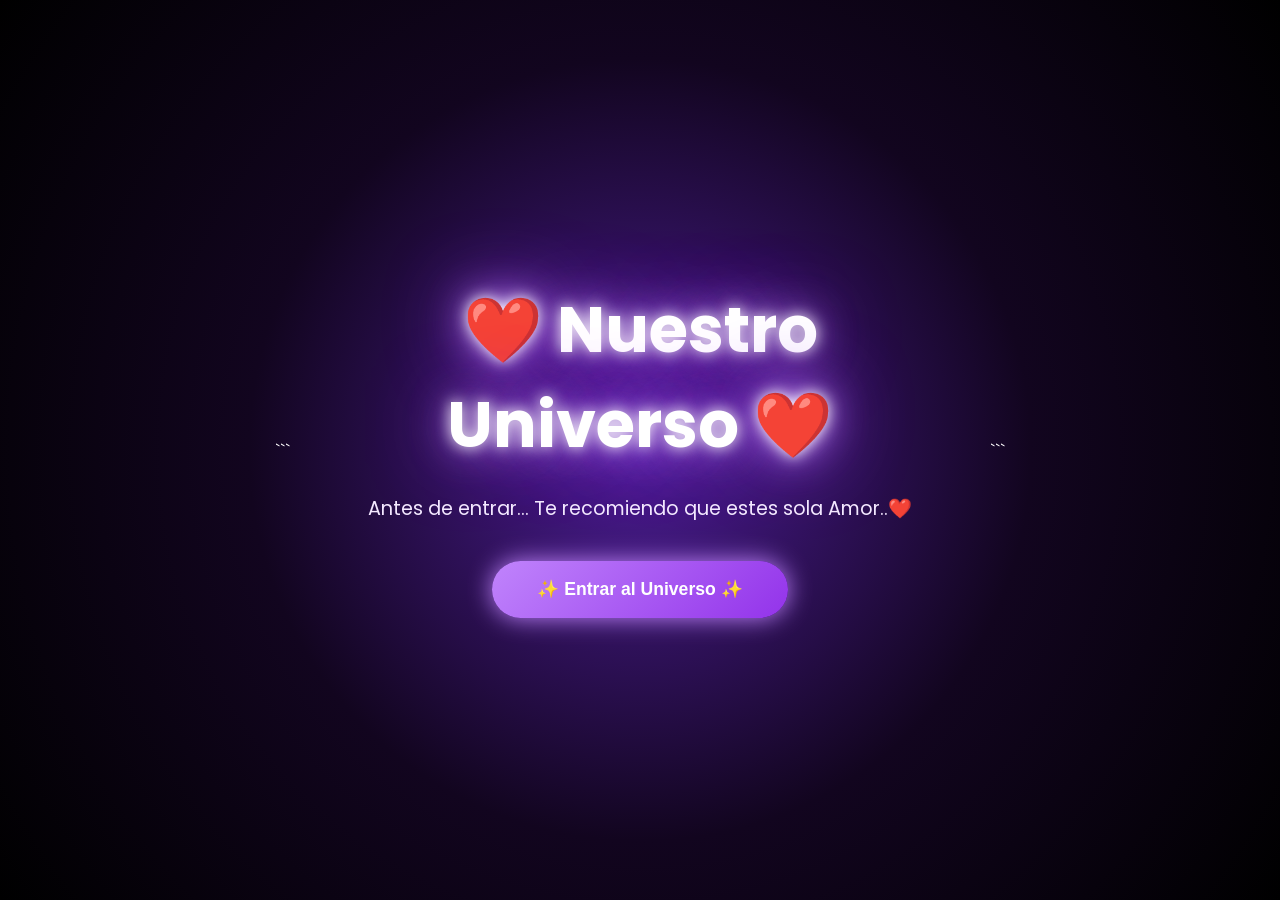
==== commit 4ce5fa06: "Update index.html" ====
--- a/index.html
+++ b/index.html
@@ -1,865 +1,165 @@
 <!DOCTYPE html>
+
 <html lang="es">
+
 <head>
+
 <meta charset="UTF-8">
 <meta name="viewport" content="width=device-width, initial-scale=1.0">
-<title>Para Guadalupe 🌸</title>
-<link href="https://fonts.googleapis.com/css2?family=Cormorant+Garamond:ital,wght@0,400;0,600;0,700;1,400;1,600&family=Jost:wght@300;400;500&display=swap" rel="stylesheet">
-<style>
-*, *::before, *::after { margin: 0; padding: 0; box-sizing: border-box; }
 
-:root {
-  --galaxy-dark: #04020f;
-  --galaxy-mid: #0d0820;
-  --nebula-pink: #8b2fc9;
-  --nebula-blue: #1a237e;
-  --nebula-rose: #880e4f;
-  --star-white: #ffffff;
-  --gold: #c9a84c;
-  --gold-light: #e8c97a;
-  --text-main: #f5e6ff;
-  --text-soft: #c9b8e8;
-  --card-bg: rgba(255,255,255,0.04);
-  --card-border: rgba(200,160,255,0.18);
-  --pink-accent: #f48fb1;
-  --pink-bright: #e91e8c;
-}
+<title>Nuestro Universo ❤️</title>
 
-html, body {
-  min-height: 100%;
-  font-family: 'Jost', sans-serif;
-  background: var(--galaxy-dark);
-  color: var(--text-main);
-  overflow-x: hidden;
-}
+<link rel="preconnect" href="https://fonts.googleapis.com">
+<link href="https://fonts.googleapis.com/css2?family=Poppins:wght@300;400;500;600;700&display=swap" rel="stylesheet">
 
-/* ─── GALAXY CANVAS ─── */
-#galaxy-canvas {
-  position: fixed;
-  inset: 0;
-  z-index: 0;
-  pointer-events: none;
-}
+<link rel="stylesheet" href="style.css">
 
-/* ─── PAGES ─── */
-.page {
-  position: relative;
-  z-index: 1;
-  min-height: 100vh;
-  display: flex;
-  align-items: center;
-  justify-content: center;
-  padding: 2rem 1rem;
-}
+</head>
 
-#surprise-page { display: none; flex-direction: column; min-height: auto; padding: 3rem 1rem 4rem; }
+<body>
+<!-- PANTALLA DE BIENVENIDA -->
 
-/* ─── LOGIN CARD ─── */
-.login-card {
-  background: rgba(8, 4, 30, 0.75);
-  border: 1px solid var(--card-border);
-  border-radius: 28px;
-  padding: 3rem 2.5rem;
-  max-width: 420px;
-  width: 100%;
-  text-align: center;
-  backdrop-filter: blur(18px);
-  box-shadow: 0 0 60px rgba(139,47,201,0.25), 0 0 120px rgba(136,14,79,0.15), inset 0 1px 0 rgba(255,255,255,0.08);
-  animation: cardIn 0.8s cubic-bezier(0.16,1,0.3,1) both;
-}
+<div id="welcome">
 
-@keyframes cardIn {
-  from { opacity:0; transform: translateY(30px) scale(0.96); }
-  to   { opacity:1; transform: translateY(0) scale(1); }
-}
+```
+<div class="welcome-content">
 
-.login-emblem {
-  width: 72px; height: 72px;
-  border-radius: 50%;
-  background: radial-gradient(circle at 40% 35%, #f48fb1, #c2185b 55%, #7b1fa2);
-  display: flex; align-items: center; justify-content: center;
-  font-size: 2rem;
-  margin: 0 auto 1.5rem;
-  box-shadow: 0 0 32px rgba(244,143,177,0.45);
-  animation: pulse 3s ease-in-out infinite;
-}
-@keyframes pulse {
-  0%,100% { box-shadow: 0 0 32px rgba(244,143,177,0.45); }
-  50%      { box-shadow: 0 0 48px rgba(244,143,177,0.75); }
-}
+    <h1>❤️ Nuestro Universo ❤️</h1>
 
-.login-title {
-  font-family: 'Cormorant Garamond', serif;
-  font-size: 2rem;
-  font-weight: 700;
-  color: var(--text-main);
-  letter-spacing: 0.02em;
-  margin-bottom: 0.3rem;
-}
-.login-subtitle {
-  font-size: 0.88rem;
-  color: var(--text-soft);
-  font-weight: 300;
-  letter-spacing: 0.08em;
-  text-transform: uppercase;
-  margin-bottom: 2rem;
-}
+    <p>
 
-.field-wrap { text-align: left; margin-bottom: 1.2rem; }
-.field-label {
-  display: block;
-  font-size: 0.7rem;
-  font-weight: 500;
-  letter-spacing: 0.12em;
-  text-transform: uppercase;
-  color: var(--gold-light);
-  margin-bottom: 0.45rem;
-}
-.field-input {
-  width: 100%;
-  padding: 0.85rem 1.1rem;
-  background: rgba(255,255,255,0.05);
-  border: 1px solid rgba(200,160,255,0.22);
-  border-radius: 12px;
-  font-size: 0.98rem;
-  font-family: 'Jost', sans-serif;
-  color: var(--text-main);
-  outline: none;
-  transition: border-color 0.25s, background 0.25s, box-shadow 0.25s;
-  letter-spacing: 0.05em;
-}
-.field-input::placeholder { color: rgba(200,180,240,0.35); }
-.field-input:focus {
-  border-color: rgba(244,143,177,0.6);
-  background: rgba(255,255,255,0.08);
-  box-shadow: 0 0 0 3px rgba(244,143,177,0.12);
-}
+        Antes de entrar...
 
-.login-btn {
-  width: 100%;
-  margin-top: 0.5rem;
-  padding: 1rem;
-  background: linear-gradient(135deg, #c2185b 0%, #8b2fc9 100%);
-  color: white;
-  border: none;
-  border-radius: 14px;
-  font-family: 'Jost', sans-serif;
-  font-size: 0.95rem;
-  font-weight: 500;
-  letter-spacing: 0.1em;
-  text-transform: uppercase;
-  cursor: pointer;
-  transition: opacity 0.2s, transform 0.15s, box-shadow 0.2s;
-  box-shadow: 0 4px 24px rgba(194,24,91,0.35);
-  position: relative; overflow: hidden;
-}
-.login-btn::after {
-  content: '';
-  position: absolute; inset: 0;
-  background: linear-gradient(135deg, rgba(255,255,255,0.15), transparent);
-  border-radius: 14px;
-}
-.login-btn:hover { opacity: 0.9; box-shadow: 0 6px 32px rgba(194,24,91,0.5); }
-.login-btn:active { transform: scale(0.98); }
+        Te recomiendo que estes sola Amor..❤️
+    </p>
 
-.error-msg {
-  min-height: 1.3rem;
-  margin-top: 0.9rem;
-  font-size: 0.83rem;
-  color: #f48fb1;
-  font-style: italic;
-  letter-spacing: 0.03em;
-}
+    <button id="startBtn">
 
-/* divider */
-.divider {
-  display: flex; align-items: center; gap: 0.75rem;
-  margin: 1.6rem 0;
-  color: rgba(200,180,240,0.3);
-  font-size: 0.75rem; letter-spacing: 0.08em;
-}
-.divider::before, .divider::after {
-  content: ''; flex: 1;
-  height: 1px; background: rgba(200,160,255,0.18);
-}
+        ✨ Entrar al Universo ✨
 
-/* ─── SURPRISE PAGE ─── */
-.surprise-header {
-  text-align: center;
-  padding: 1rem 0 0.5rem;
-  animation: fadeUp 0.9s ease both;
-}
-.surprise-eyebrow {
-  font-size: 0.75rem;
-  letter-spacing: 0.2em;
-  text-transform: uppercase;
-  color: var(--gold);
-  margin-bottom: 0.6rem;
-}
-.surprise-title {
-  font-family: 'Cormorant Garamond', serif;
-  font-size: clamp(2rem, 5vw, 3.2rem);
-  font-weight: 700;
-  color: var(--text-main);
-  line-height: 1.15;
-  margin-bottom: 0.5rem;
-}
-.surprise-sub {
-  font-size: 0.95rem;
-  color: var(--text-soft);
-  font-weight: 300;
-  letter-spacing: 0.04em;
-}
+    </button>
 
-@keyframes fadeUp {
-  from { opacity:0; transform: translateY(24px); }
-  to   { opacity:1; transform: translateY(0); }
-}
-
-/* ─── FLOWERS GRID ─── */
-.flowers-grid {
-  display: flex;
-  gap: 1.25rem;
-  justify-content: center;
-  flex-wrap: wrap;
-  margin: 2.5rem auto;
-  max-width: 860px;
-  width: 100%;
-}
-
-.flower-card {
-  background: rgba(8, 4, 30, 0.65);
-  border: 1px solid var(--card-border);
-  border-radius: 22px;
-  padding: 1.8rem 1.2rem 1.4rem;
-  flex: 1; min-width: 190px; max-width: 240px;
-  text-align: center;
-  backdrop-filter: blur(14px);
-  box-shadow: 0 0 40px rgba(139,47,201,0.12), inset 0 1px 0 rgba(255,255,255,0.06);
-  animation: fadeUp 0.9s ease both;
-  transition: transform 0.3s, box-shadow 0.3s;
-}
-.flower-card:hover {
-  transform: translateY(-6px);
-  box-shadow: 0 0 60px rgba(244,143,177,0.22), 0 0 120px rgba(139,47,201,0.15);
-}
-.flower-card:nth-child(2) { animation-delay: 0.15s; }
-.flower-card:nth-child(3) { animation-delay: 0.3s; }
-
-.flower-stage {
-  width: 100%;
-  height: 160px;
-  display: block;
-  overflow: visible;
-}
-
-.flower-name {
-  font-family: 'Cormorant Garamond', serif;
-  font-size: 1.3rem;
-  font-weight: 600;
-  color: var(--text-main);
-  margin-top: 0.6rem;
-  margin-bottom: 0.25rem;
-}
-.flower-meaning {
-  font-size: 0.8rem;
-  color: var(--text-soft);
-  font-weight: 300;
-  letter-spacing: 0.04em;
-  font-style: italic;
-  line-height: 1.5;
-}
-
-/* ─── LETTER ─── */
-.letter-wrap {
-  max-width: 640px;
-  margin: 0.5rem auto 0;
-  width: 100%;
-  animation: fadeUp 1s 0.35s ease both;
-}
-.letter-card {
-  background: rgba(8, 4, 30, 0.70);
-  border: 1px solid var(--card-border);
-  border-radius: 24px;
-  padding: 2.8rem 2.5rem;
-  backdrop-filter: blur(18px);
-  box-shadow: 0 0 60px rgba(139,47,201,0.18), inset 0 1px 0 rgba(255,255,255,0.07);
-  position: relative;
-}
-.letter-card::before {
-  content: '';
-  position: absolute; top: 0; left: 0; right: 0; height: 1px;
-  background: linear-gradient(90deg, transparent, rgba(244,143,177,0.5), transparent);
-  border-radius: 24px 24px 0 0;
-}
-
-.letter-top-deco {
-  display: flex; align-items: center; gap: 0.75rem;
-  margin-bottom: 1.8rem;
-}
-.letter-top-deco-line {
-  flex: 1; height: 1px;
-  background: linear-gradient(90deg, transparent, rgba(200,160,255,0.3));
-}
-.letter-top-deco-line.right {
-  background: linear-gradient(90deg, rgba(200,160,255,0.3), transparent);
-}
-.letter-deco-icon {
-  color: var(--gold);
-  font-size: 1.1rem;
-}
-
-.letter-greeting {
-  font-family: 'Cormorant Garamond', serif;
-  font-size: 1.45rem;
-  font-weight: 600;
-  font-style: italic;
-  color: var(--pink-accent);
-  margin-bottom: 1.4rem;
-}
-.letter-body {
-  font-size: 0.97rem;
-  color: var(--text-soft);
-  line-height: 2;
-  font-weight: 300;
-}
-.letter-body p { margin-bottom: 1.1rem; }
-.letter-body strong { color: var(--text-main); font-weight: 500; }
-
-.letter-signature {
-  margin-top: 1.8rem;
-  text-align: right;
-  font-family: 'Cormorant Garamond', serif;
-  font-size: 1.2rem;
-  font-style: italic;
-  color: var(--gold-light);
-}
-
-/* ─── PHOTO SECTION ─── */
-.photo-wrap {
-  max-width: 640px;
-  margin: 2rem auto 0;
-  width: 100%;
-  animation: fadeUp 0.9s 0.1s ease both;
-}
-.photo-card {
-  background: rgba(8, 4, 30, 0.70);
-  border: 1px solid var(--card-border);
-  border-radius: 24px;
-  padding: 1.6rem;
-  backdrop-filter: blur(18px);
-  box-shadow: 0 0 60px rgba(139,47,201,0.18), inset 0 1px 0 rgba(255,255,255,0.07);
-  text-align: center;
-  position: relative;
-  overflow: hidden;
-}
-.photo-card::before {
-  content: '';
-  position: absolute; top: 0; left: 0; right: 0; height: 1px;
-  background: linear-gradient(90deg, transparent, rgba(244,143,177,0.5), transparent);
-}
-.photo-label {
-  font-size: 0.7rem;
-  letter-spacing: 0.18em;
-  text-transform: uppercase;
-  color: var(--gold);
-  margin-bottom: 1.1rem;
-  display: flex; align-items: center; gap: 0.6rem; justify-content: center;
-}
-.photo-label::before, .photo-label::after {
-  content: ''; flex: 1; max-width: 60px;
-  height: 1px; background: rgba(200,160,255,0.25);
-}
-.photo-img {
-  width: 100%;
-  max-width: 420px;
-  max-height: 380px;
-  object-fit: cover;
-  border-radius: 16px;
-  border: 1px solid rgba(244,143,177,0.25);
-  box-shadow: 0 0 40px rgba(244,143,177,0.18), 0 0 80px rgba(139,47,201,0.12);
-  display: block;
-  margin: 0 auto;
-  transition: transform 0.4s ease, box-shadow 0.4s ease;
-}
-.photo-img:hover {
-  transform: scale(1.02);
-  box-shadow: 0 0 60px rgba(244,143,177,0.32), 0 0 100px rgba(139,47,201,0.2);
-}
-.photo-caption {
-  margin-top: 1rem;
-  font-family: 'Cormorant Garamond', serif;
-  font-size: 1rem;
-  font-style: italic;
-  color: var(--text-soft);
-  letter-spacing: 0.03em;
-}
-
-/* ─── MUSIC PLAYER ─── */
-.music-player {
-  position: fixed;
-  bottom: 1.5rem;
-  right: 1.5rem;
-  z-index: 100;
-  display: none;
-}
-.music-btn {
-  width: 56px; height: 56px;
-  border-radius: 50%;
-  background: linear-gradient(135deg, #c2185b, #8b2fc9);
-  border: 1px solid rgba(244,143,177,0.35);
-  color: white;
-  font-size: 1.4rem;
-  cursor: pointer;
-  display: flex; align-items: center; justify-content: center;
-  box-shadow: 0 0 24px rgba(194,24,91,0.45), 0 0 48px rgba(139,47,201,0.25);
-  transition: transform 0.2s, box-shadow 0.2s;
-  animation: pulse 3s ease-in-out infinite;
-  position: relative;
-}
-.music-btn:hover { transform: scale(1.1); box-shadow: 0 0 36px rgba(194,24,91,0.65); }
-.music-btn:active { transform: scale(0.95); }
-
-.music-tooltip {
-  position: absolute;
-  bottom: 64px; right: 0;
-  background: rgba(8,4,30,0.92);
-  border: 1px solid var(--card-border);
-  border-radius: 14px;
-  padding: 0.6rem 1rem;
-  font-size: 0.78rem;
-  color: var(--text-soft);
-  white-space: nowrap;
-  backdrop-filter: blur(12px);
-  pointer-events: none;
-  opacity: 0;
-  transform: translateY(6px);
-  transition: opacity 0.25s, transform 0.25s;
-}
-.music-player:hover .music-tooltip { opacity: 1; transform: translateY(0); }
-
-.music-wave {
-  display: flex; align-items: center; gap: 3px;
-  position: absolute; bottom: -2px; left: 50%; transform: translateX(-50%);
-}
-.music-wave span {
-  display: block; width: 3px; border-radius: 2px;
-  background: rgba(255,255,255,0.7);
-  animation: wave 1s ease-in-out infinite;
-}
-.music-wave span:nth-child(1) { height: 6px; animation-delay: 0s; }
-.music-wave span:nth-child(2) { height: 10px; animation-delay: 0.15s; }
-.music-wave span:nth-child(3) { height: 7px; animation-delay: 0.3s; }
-@keyframes wave {
-  0%,100% { transform: scaleY(0.5); opacity: 0.5; }
-  50%      { transform: scaleY(1.4); opacity: 1; }
-}
-.music-wave.paused span { animation-play-state: paused; }
-
-/* ─── PETALS FALL ─── */
-.petal-fall {
-  position: fixed;
-  top: -40px;
-  font-size: 1.3rem;
-  z-index: 999;
-  pointer-events: none;
-  animation: petalFall linear forwards;
-}
-@keyframes petalFall {
-  to { transform: translateY(110vh) rotate(720deg); opacity: 0; }
-}
-
-/* ─── RESPONSIVE ─── */
-@media (max-width: 520px) {
-  .login-card { padding: 2rem 1.4rem; }
-  .letter-card { padding: 2rem 1.4rem; }
-  .flowers-grid { gap: 0.9rem; }
-  .flower-card { min-width: 150px; }
-}
-</style>
-</head>
-<body>
-
-<canvas id="galaxy-canvas"></canvas>
-
-<!-- ══════════ LOGIN ══════════ -->
-<div class="page" id="login-page">
-  <div class="login-card">
-    <div class="login-emblem">🌸</div>
-    <h1 class="login-title">Para ti, Amor</h1>
-    <p class="login-subtitle">Solo alguien especial puede entrar</p>
-
-    <div class="divider">✦ acceso privado ✦</div>
-
-    <div class="field-wrap">
-      <label class="field-label" for="user-input">Usuario</label>
-      <input class="field-input" id="user-input" type="text" placeholder="Tu nombre..." autocomplete="off" spellcheck="false"/>
-    </div>
-
-    <div class="field-wrap">
-      <label class="field-label" for="date-input">Nuestra fecha especial</label>
-      <input class="field-input" id="date-input" type="text" placeholder="dd/mm/aaaa" maxlength="10" autocomplete="off"/>
-    </div>
-
-    <button class="login-btn" onclick="tryLogin()">✦ &nbsp;Entrar &nbsp;✦</button>
-    <p class="error-msg" id="error-msg"></p>
-  </div>
 </div>
-
-<!-- ══════════ SORPRESA ══════════ -->
-<div class="page" id="surprise-page">
-
-  <div class="surprise-header">
-    <p class="surprise-eyebrow">✦ &nbsp; solo para ti &nbsp; ✦</p>
-    <h2 class="surprise-title">Para ti Amor,<br>con todo mi corazón</h2>
-    <p class="surprise-sub">Estas flores son tan únicas como tú</p>
-  </div>
-
-  <div class="flowers-grid">
-
-    <!-- Margarita -->
-    <div class="flower-card">
-      <svg class="flower-stage" viewBox="0 0 120 160" xmlns="http://www.w3.org/2000/svg">
-        <g id="margarita" style="transform-origin:60px 155px; transform:scaleY(0)">
-          <!-- tallo -->
-          <line x1="60" y1="155" x2="60" y2="95" stroke="#4caf81" stroke-width="3.5" stroke-linecap="round"/>
-          <path d="M60 135 Q46 128 43 118" fill="none" stroke="#4caf81" stroke-width="2.5" stroke-linecap="round"/>
-          <ellipse cx="38" cy="115" rx="12" ry="6.5" fill="#66bb6a" transform="rotate(-28 38 115)"/>
-          <!-- pétalos -->
-          <g transform="translate(60,66)">
-            <ellipse cx="0" cy="-29" rx="7.5" ry="17" fill="#fff" stroke="#e0dde8" stroke-width="0.8" opacity="0.95"/>
-            <ellipse cx="0" cy="-29" rx="7.5" ry="17" fill="#fff" stroke="#e0dde8" stroke-width="0.8" opacity="0.95" transform="rotate(45)"/>
-            <ellipse cx="0" cy="-29" rx="7.5" ry="17" fill="#fff" stroke="#e0dde8" stroke-width="0.8" opacity="0.95" transform="rotate(90)"/>
-            <ellipse cx="0" cy="-29" rx="7.5" ry="17" fill="#fff" stroke="#e0dde8" stroke-width="0.8" opacity="0.95" transform="rotate(135)"/>
-            <ellipse cx="0" cy="-29" rx="7.5" ry="17" fill="#fff" stroke="#e0dde8" stroke-width="0.8" opacity="0.95" transform="rotate(180)"/>
-            <ellipse cx="0" cy="-29" rx="7.5" ry="17" fill="#fff" stroke="#e0dde8" stroke-width="0.8" opacity="0.95" transform="rotate(225)"/>
-            <ellipse cx="0" cy="-29" rx="7.5" ry="17" fill="#fff" stroke="#e0dde8" stroke-width="0.8" opacity="0.95" transform="rotate(270)"/>
-            <ellipse cx="0" cy="-29" rx="7.5" ry="17" fill="#fff" stroke="#e0dde8" stroke-width="0.8" opacity="0.95" transform="rotate(315)"/>
-            <!-- centro -->
-            <circle cx="0" cy="0" r="14" fill="#f9c22e"/>
-            <circle cx="0" cy="0" r="11" fill="#f5a623"/>
-            <circle cx="-3.5" cy="-3.5" r="2" fill="#c97a10"/>
-            <circle cx="3.5" cy="-3.5" r="2" fill="#c97a10"/>
-            <circle cx="0" cy="4" r="2" fill="#c97a10"/>
-            <circle cx="-4" cy="2" r="1.4" fill="#e08c15"/>
-            <circle cx="4" cy="2" r="1.4" fill="#e08c15"/>
-          </g>
-        </g>
-      </svg>
-      <p class="flower-name">Margarita</p>
-      <p class="flower-meaning">Inocencia y amor verdadero</p>
-    </div>
-
-    <!-- Tulipán -->
-    <div class="flower-card">
-      <svg class="flower-stage" viewBox="0 0 120 160" xmlns="http://www.w3.org/2000/svg">
-        <g id="tulipan" style="transform-origin:60px 155px; transform:scaleY(0)">
-          <!-- tallo -->
-          <path d="M60 155 Q57 120 60 85" fill="none" stroke="#4caf81" stroke-width="3.5" stroke-linecap="round"/>
-          <path d="M60 130 Q45 122 41 110" fill="none" stroke="#4caf81" stroke-width="2.5" stroke-linecap="round"/>
-          <ellipse cx="36" cy="107" rx="13" ry="6.5" fill="#66bb6a" transform="rotate(-22 36 107)"/>
-          <path d="M60 118 Q75 110 79 99" fill="none" stroke="#4caf81" stroke-width="2" stroke-linecap="round"/>
-          <ellipse cx="83" cy="96" rx="10" ry="5.5" fill="#66bb6a" transform="rotate(18 83 96)"/>
-          <!-- corola tulipán -->
-          <path d="M60 84 Q44 73 44 54 Q44 36 60 28 Q76 36 76 54 Q76 73 60 84Z" fill="#e91e8c"/>
-          <!-- pétalos laterales exteriores -->
-          <path d="M55 82 Q38 75 36 55 Q36 38 48 34" fill="#f06292" opacity="0.82"/>
-          <path d="M65 82 Q82 75 84 55 Q84 38 72 34" fill="#f06292" opacity="0.82"/>
-          <!-- venas internas -->
-          <path d="M57 32 Q55 48 57 60" fill="none" stroke="rgba(255,255,255,0.35)" stroke-width="1.8" stroke-linecap="round"/>
-          <path d="M63 32 Q65 48 63 60" fill="none" stroke="rgba(255,255,255,0.2)" stroke-width="1.2" stroke-linecap="round"/>
-          <!-- brillo -->
-          <ellipse cx="52" cy="44" rx="4" ry="8" fill="rgba(255,255,255,0.18)" transform="rotate(-10 52 44)"/>
-        </g>
-      </svg>
-      <p class="flower-name">Tulipán</p>
-      <p class="flower-meaning">Amor perfecto e irrepetible</p>
-    </div>
-
-    <!-- Loto -->
-    <div class="flower-card">
-      <svg class="flower-stage" viewBox="0 0 120 160" xmlns="http://www.w3.org/2000/svg">
-        <g id="loto" style="transform-origin:60px 155px; transform:scaleY(0)">
-          <!-- agua reflejo -->
-          <ellipse cx="60" cy="148" rx="50" ry="10" fill="#1a237e" opacity="0.45"/>
-          <path d="M10 148 Q60 142 110 148" fill="none" stroke="#5c6bc0" stroke-width="1.2" opacity="0.6"/>
-          <!-- tallo -->
-          <line x1="60" y1="148" x2="60" y2="108" stroke="#4caf81" stroke-width="3.5" stroke-linecap="round"/>
-          <!-- hojas acuáticas -->
-          <ellipse cx="32" cy="134" rx="24" ry="11" fill="#388e3c" opacity="0.8" transform="rotate(-15 32 134)"/>
-          <path d="M32 134 Q32 128 38 128" fill="none" stroke="#2e7d32" stroke-width="1" opacity="0.6"/>
-          <ellipse cx="88" cy="134" rx="24" ry="11" fill="#388e3c" opacity="0.8" transform="rotate(15 88 134)"/>
-          <!-- pétalos externos loto -->
-          <path d="M60 108 Q40 104 38 86 Q38 68 56 64" fill="#f48fb1" opacity="0.75"/>
-          <path d="M60 108 Q80 104 82 86 Q82 68 64 64" fill="#f48fb1" opacity="0.75"/>
-          <!-- pétalos medios -->
-          <path d="M60 106 Q42 100 42 82 Q42 64 60 58 Q78 64 78 82 Q78 100 60 106Z" fill="#e91e8c" opacity="0.9"/>
-          <!-- pétalos internos -->
-          <path d="M60 102 Q49 94 50 78 Q54 63 60 60" fill="#f8bbd0" opacity="0.95"/>
-          <path d="M60 102 Q71 94 70 78 Q66 63 60 60" fill="#f8bbd0" opacity="0.95"/>
-          <!-- pétalo central -->
-          <path d="M60 98 Q57 84 60 68 Q63 84 60 98Z" fill="white" opacity="0.55"/>
-          <!-- estambre centro -->
-          <circle cx="60" cy="80" r="11" fill="#f9c22e"/>
-          <circle cx="60" cy="80" r="8" fill="#f5a623"/>
-          <circle cx="60" cy="80" r="4.5" fill="#bf8a1a"/>
-          <!-- puntitos estambre -->
-          <circle cx="56" cy="77" r="1.5" fill="#fff59d" opacity="0.8"/>
-          <circle cx="64" cy="77" r="1.5" fill="#fff59d" opacity="0.8"/>
-          <circle cx="60" cy="85" r="1.5" fill="#fff59d" opacity="0.8"/>
-        </g>
-      </svg>
-      <p class="flower-name">Loto</p>
-      <p class="flower-meaning">Pureza y nuevos comienzos juntos</p>
-    </div>
-
-  </div>
-
-  <!-- FOTO -->
-  <div class="photo-wrap">
-    <div class="photo-card">
-      <p class="photo-label">✦ nosotros ✦</p>
-      <img class="photo-img" src="amor.jpeg" alt="Nuestra foto especial" onerror="this.style.display='none';this.nextElementSibling.style.display='block'"/>
-      <div style="display:none;padding:2rem;color:var(--text-soft);font-style:italic;font-size:0.9rem;">
-        📷 Coloca <strong style="color:var(--gold-light)">amor.jpg</strong> en la misma carpeta que este archivo
-      </div>
-      <p class="photo-caption">Cada momento contigo es mi lugar favorito en el universo</p>
-    </div>
-  </div>
-
-  <!-- CARTA -->
-
-  <div class="letter-wrap">
-    <div class="letter-card">
-      <div class="letter-top-deco">
-        <div class="letter-top-deco-line"></div>
-        <span class="letter-deco-icon">✦ 💌 ✦</span>
-        <div class="letter-top-deco-line right"></div>
-      </div>
-
-      <p class="letter-greeting">Guadalupe, amor mío,</p>
-      <div class="letter-body">
-        <p><strong>Quiero pedirte perdón de corazón</strong> por lo que te dije. Fue un malentendido.</p>
-
-<p><strong>Nunca sería mi intención hacerte sentir así.</strong></p>
-<p><strong>Reconozco que me expresé mal.</strong> A veces me cuesta poner en palabras lo que mi corazón siente. Me duele mucho saber que mis palabras te causaron tristeza o confusión.</p>
-<p>No te pido que olvides. Solo te pido que me des la <strong>oportunidad de demostrarte con acciones</strong>, día a día, lo importante que eres para mí y lo mucho que te valoro.</p>
-
-<p><strong>Quiero agradecerte por cada momento que hemos vivido juntos.</strong> Gracias por tu risa que alegra mis días, por tu paciencia cuando me equivoco, por tu abrazo que me calma, y por <strong>enseñarme lo que es amar de verdad</strong>. Cada día a tu lado me hace ser mejor persona y me recuerda lo afortunado que soy de tenerte.</p>
-
-
-<p>Quiero que conozcas a mi familia porque <strong>sueño con que seas parte de mi vida</strong>, de la forma correcta, con respeto, admiración y amor.</p>
-
-<p><strong>Perdóname, amor.</strong> Te lo pido con toda mi sinceridad.</p>
-      </div>
-      <p class="letter-signature">Con todo mi amor, siempre tuyo 🌸</p>
-    </div>
-  </div>
+```
 
 </div>
 
-<!-- MÚSICA -->
-<audio id="bgMusic" loop>
-  <source src="amor.mp3" type="audio/mpeg">
+<!-- Fondo Galaxia -->
+
+<div id="galaxy-container">
+
+```
+<canvas id="galaxy"></canvas>
+```
+
+</div>
+
+<!-- Contenido Principal -->
+
+<div class="universe">
+
+```
+<!-- Encabezado -->
+<div class="hero">
+
+    <h1>Tú y Yo 💜</h1>
+
+    <p class="date">
+        Desde el 04 de Junio de 2026
+    </p>
+
+</div>
+
+<!-- Foto Central -->
+<div class="center-system">
+
+    <div class="glow-ring"></div>
+
+    <div class="photo-container">
+
+        <img
+            src="amor.jpeg"
+            alt="Nosotros"
+            class="photo">
+
+    </div>
+
+    <h2></h2>
+
+    <p class="subtitle">
+        Una semana juntos
+    </p>
+
+</div>
+
+<!-- Recuerdos -->
+<div class="memories">
+
+    <div class="memory memory-1">
+        ❤️ Todo comenzó con un simple mensaje.
+    </div>
+
+    <div class="memory memory-2">
+        🌙 Las noches se volvieron especiales contigo.
+    </div>
+
+    <div class="memory memory-4">
+        🌹 Mi lugar favorito siempre será contigo.
+    </div>
+
+    <div class="memory memory-5">
+        💫 Los mejores recuerdos apenas comienzan.
+    </div>
+
+    <div class="memory memory-6">
+        💖 Gracias por existir en mi universo.
+    </div>
+
+</div>
+
+<!-- Contador -->
+<div class="counter">
+
+    <span id="days">0</span>
+
+    <p>Días construyendo nuestro universo ❤️</p>
+
+</div>
+
+<!-- Mensaje -->
+<div class="love-message">
+
+    <p>
+
+        Desde el 04 de junio de 2026,
+        cada día contigo se convirtió en mi lugar favorito.
+
+        Cada estrella representa un recuerdo,
+        cada órbita una emoción
+        y cada instante contigo una razón para sonreír.
+
+        Te amo ❤️
+
+    </p>
+
+</div>
+
+<!-- Música -->
+<div class="music-player">
+
+    <audio id="music" loop>
+    <source src="amor.mp3" type="audio/mpeg">
 </audio>
 
-<div class="music-player" id="musicPlayer">
-  <div class="music-tooltip">Love Story 🎵</div>
-  <button class="music-btn" id="musicBtn" onclick="toggleMusic()" title="Música">
-    <span id="musicIcon">♪</span>
-    <div class="music-wave paused" id="musicWave">
-      <span></span><span></span><span></span>
-    </div>
-  </button>
 </div>
-<script>
+```
+
+</div>
+
+<script src="script.js"></script>
+
+</body>
 
 
-/* ══════════ GALAXY CANVAS ══════════ */
-(function(){
-  const canvas = document.getElementById('galaxy-canvas');
-  const ctx = canvas.getContext('2d');
-  let W, H, stars = [], nebulas = [];
+</html>
 
-  function resize(){
-    W = canvas.width = window.innerWidth;
-    H = canvas.height = window.innerHeight;
-  }
-
-  function initStars(){
-    stars = [];
-    for(let i=0;i<320;i++){
-      stars.push({
-        x: Math.random()*W, y: Math.random()*H,
-        r: Math.random()*1.6+0.2,
-        a: Math.random(), da: (Math.random()*0.004+0.001)*(Math.random()<0.5?1:-1),
-        color: ['#ffffff','#ffe4f5','#d4c5ff','#b3d9ff'][Math.floor(Math.random()*4)]
-      });
-    }
-    nebulas = [
-      {x:W*0.2, y:H*0.3, rx:W*0.32, ry:H*0.28, c:'#8b2fc9', a:0.07},
-      {x:W*0.75, y:H*0.6, rx:W*0.28, ry:H*0.25, c:'#880e4f', a:0.06},
-      {x:W*0.5, y:H*0.1, rx:W*0.22, ry:H*0.18, c:'#1a237e', a:0.08},
-      {x:W*0.85, y:H*0.15, rx:W*0.18, ry:H*0.16, c:'#c2185b', a:0.05},
-    ];
-  }
-
-  function drawNebula(n){
-    const grad = ctx.createRadialGradient(n.x,n.y,0, n.x,n.y, Math.max(n.rx,n.ry));
-    grad.addColorStop(0, n.c+'30');
-    grad.addColorStop(0.5, n.c+'12');
-    grad.addColorStop(1, 'transparent');
-    ctx.save();
-    ctx.scale(n.rx/Math.max(n.rx,n.ry), n.ry/Math.max(n.rx,n.ry));
-    const ratio = Math.max(n.rx,n.ry);
-    ctx.beginPath();
-    ctx.arc(n.x*(Math.max(n.rx,n.ry)/n.rx), n.y*(Math.max(n.rx,n.ry)/n.ry), ratio, 0, Math.PI*2);
-    ctx.restore();
-    ctx.save();
-    ctx.globalAlpha = 1;
-    const g2 = ctx.createRadialGradient(n.x,n.y,0, n.x,n.y, Math.max(n.rx,n.ry)*0.9);
-    g2.addColorStop(0, n.c+'28');
-    g2.addColorStop(0.6, n.c+'0a');
-    g2.addColorStop(1, 'transparent');
-    ctx.beginPath();
-    ctx.ellipse(n.x, n.y, n.rx, n.ry, 0, 0, Math.PI*2);
-    ctx.fillStyle = g2;
-    ctx.fill();
-    ctx.restore();
-  }
-
-  function draw(){
-    ctx.clearRect(0,0,W,H);
-    /* deep space bg */
-    const bg = ctx.createRadialGradient(W/2,H/2,0, W/2,H/2,Math.max(W,H)*0.75);
-    bg.addColorStop(0,'#0d0820'); bg.addColorStop(0.5,'#07041a'); bg.addColorStop(1,'#04020f');
-    ctx.fillStyle = bg; ctx.fillRect(0,0,W,H);
-    /* nebulas */
-    nebulas.forEach(drawNebula);
-    /* stars */
-    stars.forEach(s=>{
-      s.a += s.da;
-      if(s.a>1||s.a<0.1) s.da*=-1;
-      ctx.beginPath();
-      ctx.arc(s.x, s.y, s.r, 0, Math.PI*2);
-      ctx.fillStyle = s.color;
-      ctx.globalAlpha = s.a;
-      ctx.fill();
-      if(s.r>1.1){
-        ctx.globalAlpha = s.a*0.4;
-        ctx.beginPath();
-        ctx.arc(s.x, s.y, s.r*2.5, 0, Math.PI*2);
-        ctx.fillStyle = s.color;
-        ctx.fill();
-      }
-      ctx.globalAlpha = 1;
-    });
-    requestAnimationFrame(draw);
-  }
-
-  resize(); initStars(); draw();
-  window.addEventListener('resize', ()=>{ resize(); initStars(); });
-})();
-
-/* ══════════ DATE FORMAT ══════════ */
-document.getElementById('date-input').addEventListener('input', function(e){
-  let v = e.target.value.replace(/\D/g,'');
-  if(v.length>2) v = v.slice(0,2)+'/'+v.slice(2);
-  if(v.length>5) v = v.slice(0,5)+'/'+v.slice(5);
-  if(v.length>10) v = v.slice(0,10);
-  e.target.value = v;
-});
-document.getElementById('date-input').addEventListener('keypress', e=>{ if(e.key==='Enter') tryLogin(); });
-document.getElementById('user-input').addEventListener('keypress', e=>{ if(e.key==='Enter') document.getElementById('date-input').focus(); });
-
-/* ══════════ LOGIN ══════════ */
-function tryLogin(){
-  const user = document.getElementById('user-input').value.trim().toLowerCase();
-  const date = document.getElementById('date-input').value.trim();
-  const err  = document.getElementById('error-msg');
-
-  if(user==='guadalupe' && date==='04/06/2026'){
-    document.getElementById('login-page').style.display  = 'none';
-    document.getElementById('surprise-page').style.display = 'flex';
-    document.getElementById('musicPlayer').style.display = 'block';
-    setTimeout(growFlowers, 400);
-    setTimeout(launchPetals, 900);
-    setTimeout(startMusic, 600);
-  } else if(!user||!date){
-    err.textContent = '✦ Por favor llena los dos campos ✦';
-  } else {
-    err.textContent = '✦ Hmm… ¿lo recuerdas bien? Inténtalo de nuevo 💕';
-    const di = document.getElementById('date-input');
-    di.style.borderColor='rgba(244,143,177,0.8)';
-    di.style.boxShadow='0 0 0 3px rgba(244,143,177,0.18)';
-    setTimeout(()=>{ di.style.borderColor=''; di.style.boxShadow=''; err.textContent=''; }, 2400);
-  }
-}
-
-/* ══════════ GROW FLOWERS ══════════ */
-function growFlowers(){
-  const ids = ['margarita','tulipan','loto'];
-  const delays = [0, 220, 440];
-  ids.forEach((id, i)=>{
-    const el = document.getElementById(id);
-    if(!el) return;
-    setTimeout(()=>{
-      el.style.transition = 'transform 1.4s cubic-bezier(0.16,1,0.3,1)';
-      el.style.transform  = 'scaleY(1)';
-    }, delays[i]);
-  });
-}
-
-/* ══════════ PETALS ══════════ */
-function launchPetals(){
-  const p = ['🌸','🌺','🌼','💮','🌷','✨','💫'];
-  for(let i=0;i<20;i++){
-    setTimeout(()=>{
-      const el = document.createElement('div');
-      el.className = 'petal-fall';
-      const dur = 3.5 + Math.random()*3;
-      el.style.cssText = `left:${Math.random()*100}%;font-size:${1+Math.random()*0.8}rem;animation-duration:${dur}s;`;
-      el.textContent = p[Math.floor(Math.random()*p.length)];
-      document.body.appendChild(el);
-      el.addEventListener('animationend', ()=> el.remove());
-    }, i * 140);
-  }
-}
-/* ══════════ MUSIC ══════════ */
-let playing = false;
-
-function startMusic(){
-  const audio = document.getElementById('bgMusic');
-  audio.volume = 0;
-  audio.play().then(()=>{
-    playing = true;
-    updateMusicUI();
-    let v = 0;
-    const fade = setInterval(()=>{
-      v = Math.min(v + 0.04, 0.75);
-      audio.volume = v;
-      if(v >= 0.75) clearInterval(fade);
-    }, 100);
-  }).catch(()=>{});
-}
-
-function toggleMusic(){
-  const audio = document.getElementById('bgMusic');
-  if(playing){
-    audio.pause();
-    playing = false;
-  } else {
-    audio.play().catch(()=>{});
-    playing = true;
-  }
-  updateMusicUI();
-}
-
-function updateMusicUI(){
-  document.getElementById('musicIcon').textContent = playing ? '♫' : '♪';
-  const wave = document.getElementById('musicWave');
-  wave.classList.toggle('paused', !playing);
-}
-</script>
-</body>
-</html>
--- a/style.css
+++ b/style.css
@@ -0,0 +1,618 @@
+/* ===================================
+RESET
+=================================== */
+
+*{
+margin:0;
+padding:0;
+box-sizing:border-box;
+}
+
+html,
+body{
+width:100%;
+height:100%;
+overflow:hidden;
+font-family:'Poppins',sans-serif;
+}
+
+/* ===================================
+FONDO
+=================================== */
+
+body{
+
+background:
+radial-gradient(circle at center,
+#4c1d95 0%,
+#12051f 25%,
+#06010d 55%,
+#000000 100%);
+
+color:white;
+
+}
+
+/* ===================================
+CANVAS GALAXIA
+=================================== */
+
+#galaxy-container{
+
+position:fixed;
+inset:0;
+z-index:-10;
+
+}
+
+#galaxy{
+
+width:100%;
+height:100%;
+display:block;
+
+
+}
+
+/* ===================================
+CONTENEDOR PRINCIPAL
+=================================== */
+
+.universe{
+
+position:relative;
+width:100%;
+height:100vh;
+
+display:flex;
+flex-direction:column;
+align-items:center;
+
+}
+
+/* ===================================
+TITULO
+=================================== */
+
+.hero{
+
+
+text-align:center;
+margin-top:40px;
+
+z-index:50;
+
+}
+
+.hero h1{
+
+font-size:4rem;
+font-weight:700;
+
+text-shadow:
+0 0 10px #ffffff,
+0 0 25px #c084fc,
+0 0 50px #9333ea;
+
+}
+
+.date{
+
+margin-top:15px;
+
+font-size:1.2rem;
+
+color:#e9d5ff;
+
+letter-spacing:1px;
+
+}
+
+/* ===================================
+FOTO CENTRAL
+=================================== */
+
+.center-system{
+
+position:absolute;
+
+top:50%;
+left:50%;
+
+transform:translate(-50%,-50%);
+
+text-align:center;
+
+}
+
+/* ===================================
+GLOW
+=================================== */
+
+.glow-ring{
+
+position:absolute;
+
+width:450px;
+height:450px;
+
+border-radius:50%;
+
+left:50%;
+top:50%;
+
+transform:
+translate(-50%,-50%);
+
+background:
+radial-gradient(circle,
+rgba(192,132,252,.65),
+rgba(147,51,234,.25),
+transparent 70%);
+
+filter:blur(30px);
+
+animation:
+pulse 5s ease-in-out infinite;
+
+}
+
+/* ===================================
+FOTO
+=================================== */
+
+.photo-container{
+
+position:relative;
+
+z-index:10;
+
+}
+
+.photo{
+
+width:260px;
+height:260px;
+
+border-radius:50%;
+
+object-fit:cover;
+
+border:5px solid #f3e8ff;
+
+box-shadow:
+
+0 0 20px white,
+
+0 0 50px #d8b4fe,
+
+0 0 100px #c084fc,
+
+0 0 180px #9333ea;
+
+
+}
+
+/* ===================================
+NOMBRE
+=================================== */
+
+.center-system h2{
+
+margin-top:25px;
+
+font-size:3rem;
+
+font-weight:700;
+
+text-shadow:
+0 0 20px #c084fc;
+
+}
+
+.subtitle{
+
+margin-top:10px;
+
+color:#f5d0fe;
+
+font-size:1.2rem;
+}
+
+/* ===================================
+RECUERDOS
+=================================== */
+
+.memory{
+
+position:absolute;
+
+max-width:240px;
+
+padding:12px 18px;
+
+border-radius:20px;
+
+backdrop-filter:blur(10px);
+
+background:
+rgba(255,255,255,.05);
+
+border:
+1px solid rgba(255,255,255,.08);
+
+color:#f3e8ff;
+
+box-shadow:
+0 0 20px rgba(192,132,252,.2);
+
+transition:.4s;
+
+}
+
+.memory:hover{
+
+transform:scale(1.08);
+
+box-shadow:
+0 0 30px rgba(192,132,252,.8);
+
+}
+
+.memory-1{
+
+top:18%;
+left:18%;
+
+}
+
+.memory-2{
+
+top:25%;
+right:18%;
+
+}
+
+.memory-3{
+
+bottom:28%;
+left:15%;
+
+}
+
+.memory-4{
+
+bottom:20%;
+right:15%;
+
+}
+
+.memory-5{
+
+top:50%;
+left:8%;
+
+}
+
+.memory-6{
+
+top:55%;
+right:8%;
+
+}
+
+/* ===================================
+CONTADOR
+=================================== */
+
+.counter{
+
+position:absolute;
+
+bottom:180px;
+
+text-align:center;
+
+}
+
+#days{
+
+
+font-size:4rem;
+
+font-weight:700;
+
+color:#d8b4fe;
+
+text-shadow:
+0 0 20px #c084fc;
+
+
+}
+
+.counter p{
+
+
+color:#f5d0fe;
+
+
+}
+
+/* ===================================
+MENSAJE
+=================================== */
+
+.love-message{
+
+
+position:absolute;
+
+bottom:90px;
+
+width:900px;
+
+text-align:center;
+
+line-height:2;
+
+color:#f8f5ff;
+
+font-size:1.05rem;
+
+}
+
+/* ===================================
+AUDIO
+=================================== */
+
+.music-player{
+
+position:absolute;
+
+bottom:25px;
+
+}
+
+.music-player audio{
+
+
+width:400px;
+
+opacity:.85;
+
+
+}
+
+/* ===================================
+ANIMACIONES
+=================================== */
+
+@keyframes pulse{
+
+
+0%{
+
+    transform:
+    translate(-50%,-50%)
+    scale(1);
+}
+
+50%{
+
+    transform:
+    translate(-50%,-50%)
+    scale(1.08);
+}
+
+100%{
+
+    transform:
+    translate(-50%,-50%)
+    scale(1);
+}
+
+}
+
+/* ===================================
+RESPONSIVE
+=================================== */
+@media (max-width:768px){
+
+    .hero{
+        margin-top:20px;
+        padding:0 20px;
+    }
+
+    .hero h1{
+        font-size:2rem;
+    }
+
+    .date{
+        font-size:0.95rem;
+    }
+
+    .photo{
+        width:170px;
+        height:170px;
+    }
+
+    .glow-ring{
+        width:280px;
+        height:280px;
+    }
+
+    .center-system h2{
+        font-size:1.6rem;
+    }
+
+    .subtitle{
+        font-size:0.9rem;
+    }
+
+    .memory{
+        display:none;
+    }
+
+    .counter{
+        bottom:140px;
+    }
+
+    #days{
+        font-size:2.5rem;
+    }
+
+    .love-message{
+
+        width:90%;
+
+        left:50%;
+
+        transform:translateX(-50%);
+
+        bottom:70px;
+
+        font-size:0.9rem;
+
+        line-height:1.7;
+    }
+
+    .music-player{
+
+        width:100%;
+
+        display:flex;
+
+        justify-content:center;
+    }
+
+    .music-player audio{
+        width:90%;
+    }
+
+    .welcome-content{
+        width:90%;
+    }
+
+    .welcome-content h1{
+        font-size:2.2rem;
+    }
+
+    .welcome-content p{
+        font-size:1rem;
+    }
+
+    #startBtn{
+        width:100%;
+        max-width:300px;
+    }
+
+}
+.memory{
+    display:none;
+}
+#welcome{
+
+position:fixed;
+inset:0;
+
+background:
+radial-gradient(
+    circle,
+    #4c1d95,
+    #12051f,
+    #000
+);
+
+z-index:99999;
+
+display:flex;
+justify-content:center;
+align-items:center;
+
+text-align:center;
+
+transition:1.5s;
+
+}
+
+.welcome-content{
+
+max-width:700px;
+padding:40px;
+
+}
+
+.welcome-content h1{
+
+font-size:4rem;
+
+margin-bottom:20px;
+
+color:white;
+
+text-shadow:
+0 0 15px white,
+0 0 40px #c084fc,
+0 0 80px #9333ea;
+
+}
+
+.welcome-content p{
+
+color:#f3e8ff;
+
+font-size:1.2rem;
+
+line-height:1.8;
+
+margin-bottom:35px;
+
+}
+
+#startBtn{
+
+border:none;
+
+padding:18px 45px;
+
+border-radius:50px;
+
+cursor:pointer;
+
+font-size:1.1rem;
+
+font-weight:600;
+
+color:white;
+
+background:
+linear-gradient(
+    135deg,
+    #c084fc,
+    #9333ea
+);
+
+box-shadow:
+0 0 25px #c084fc;
+
+transition:.4s;
+
+}
+
+#startBtn:hover{
+
+transform:scale(1.08);
+
+box-shadow:
+0 0 40px #c084fc,
+0 0 80px #9333ea;
+
+}
+
+.fade-out{
+
+opacity:0;
+
+pointer-events:none;
+
+}
